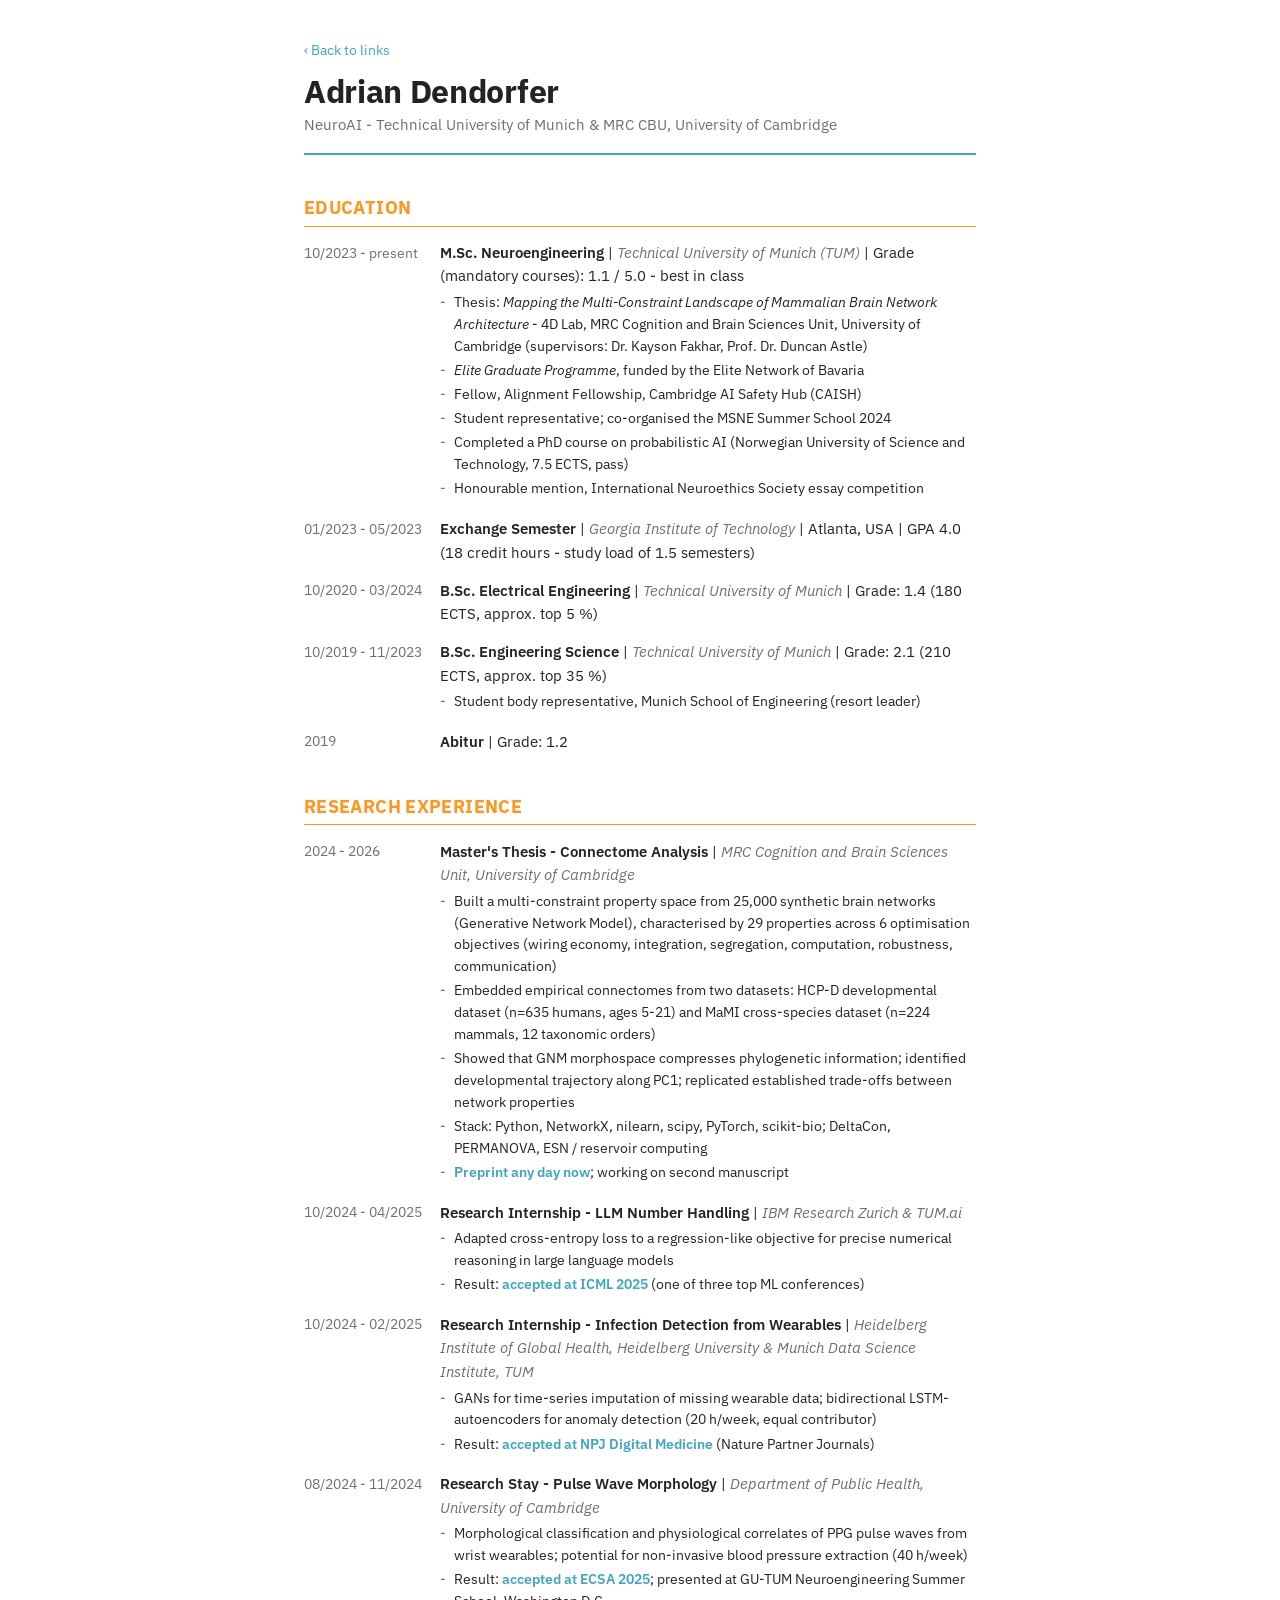
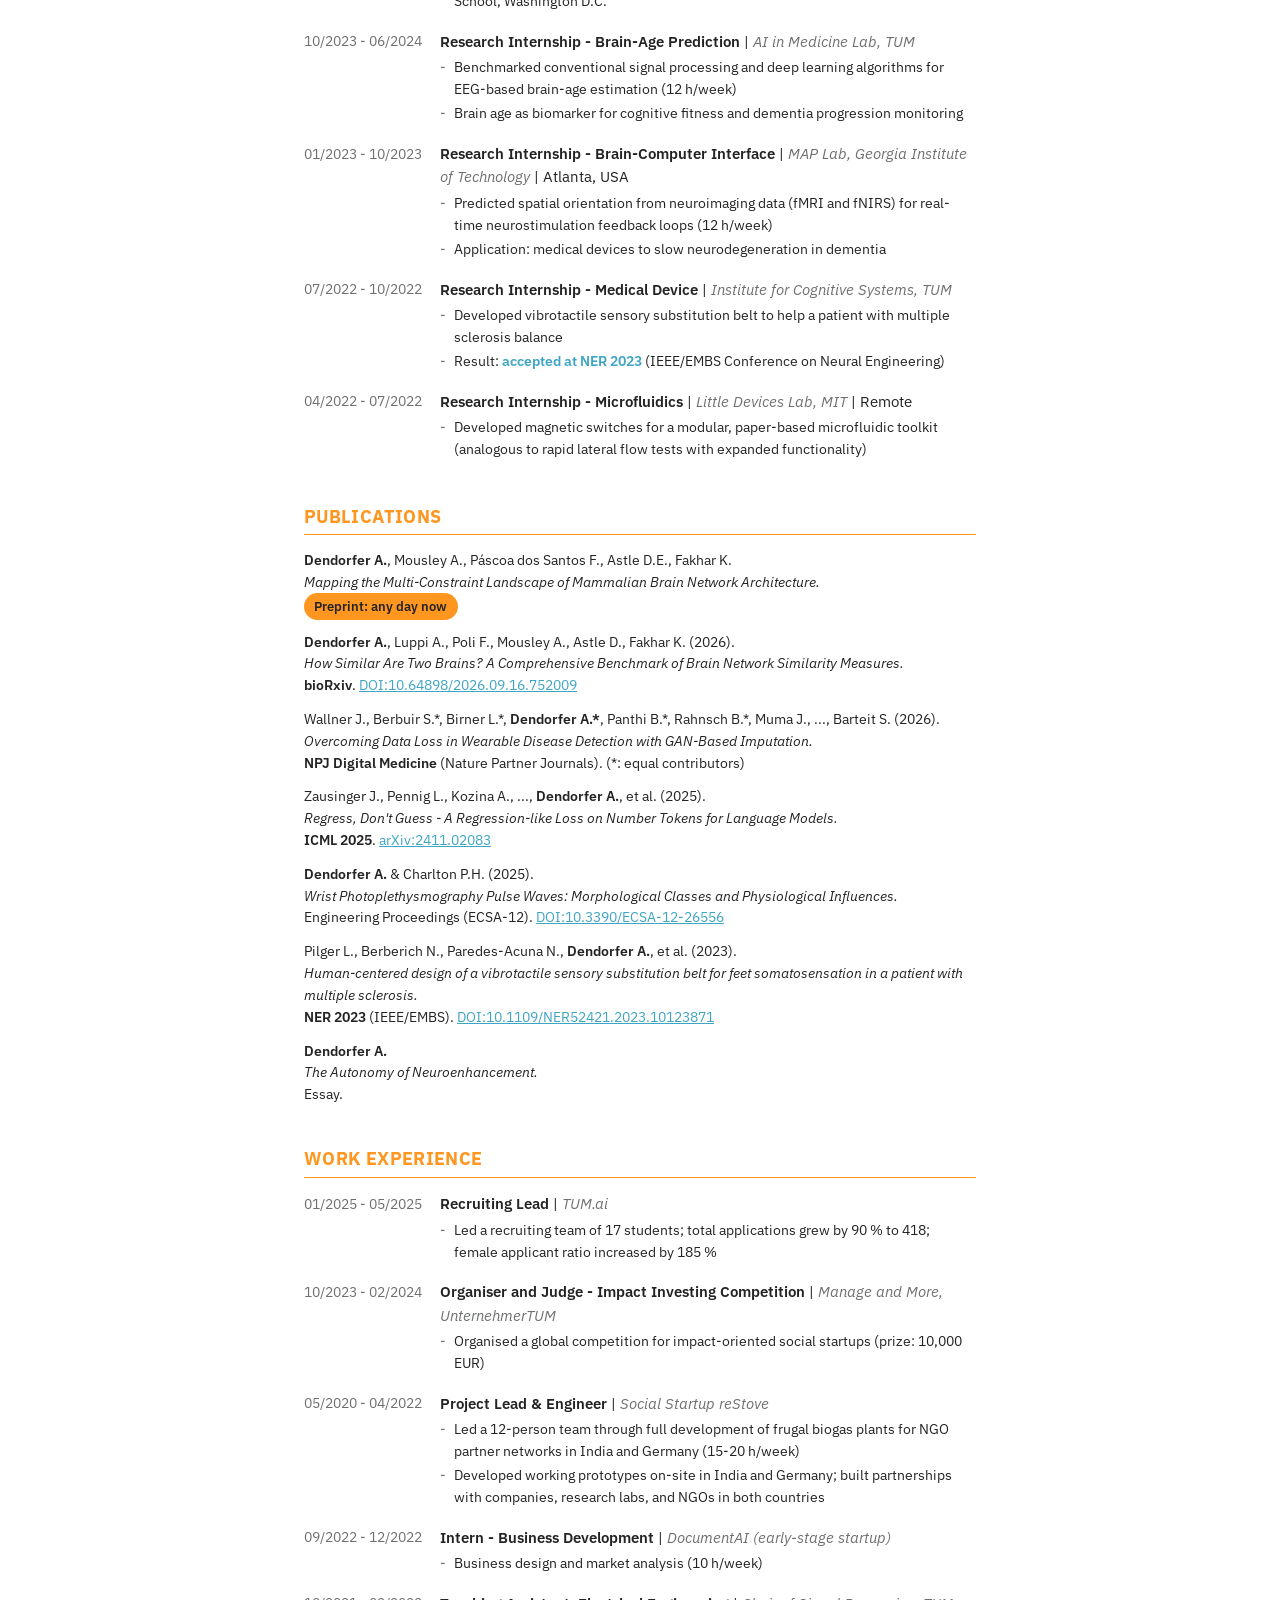
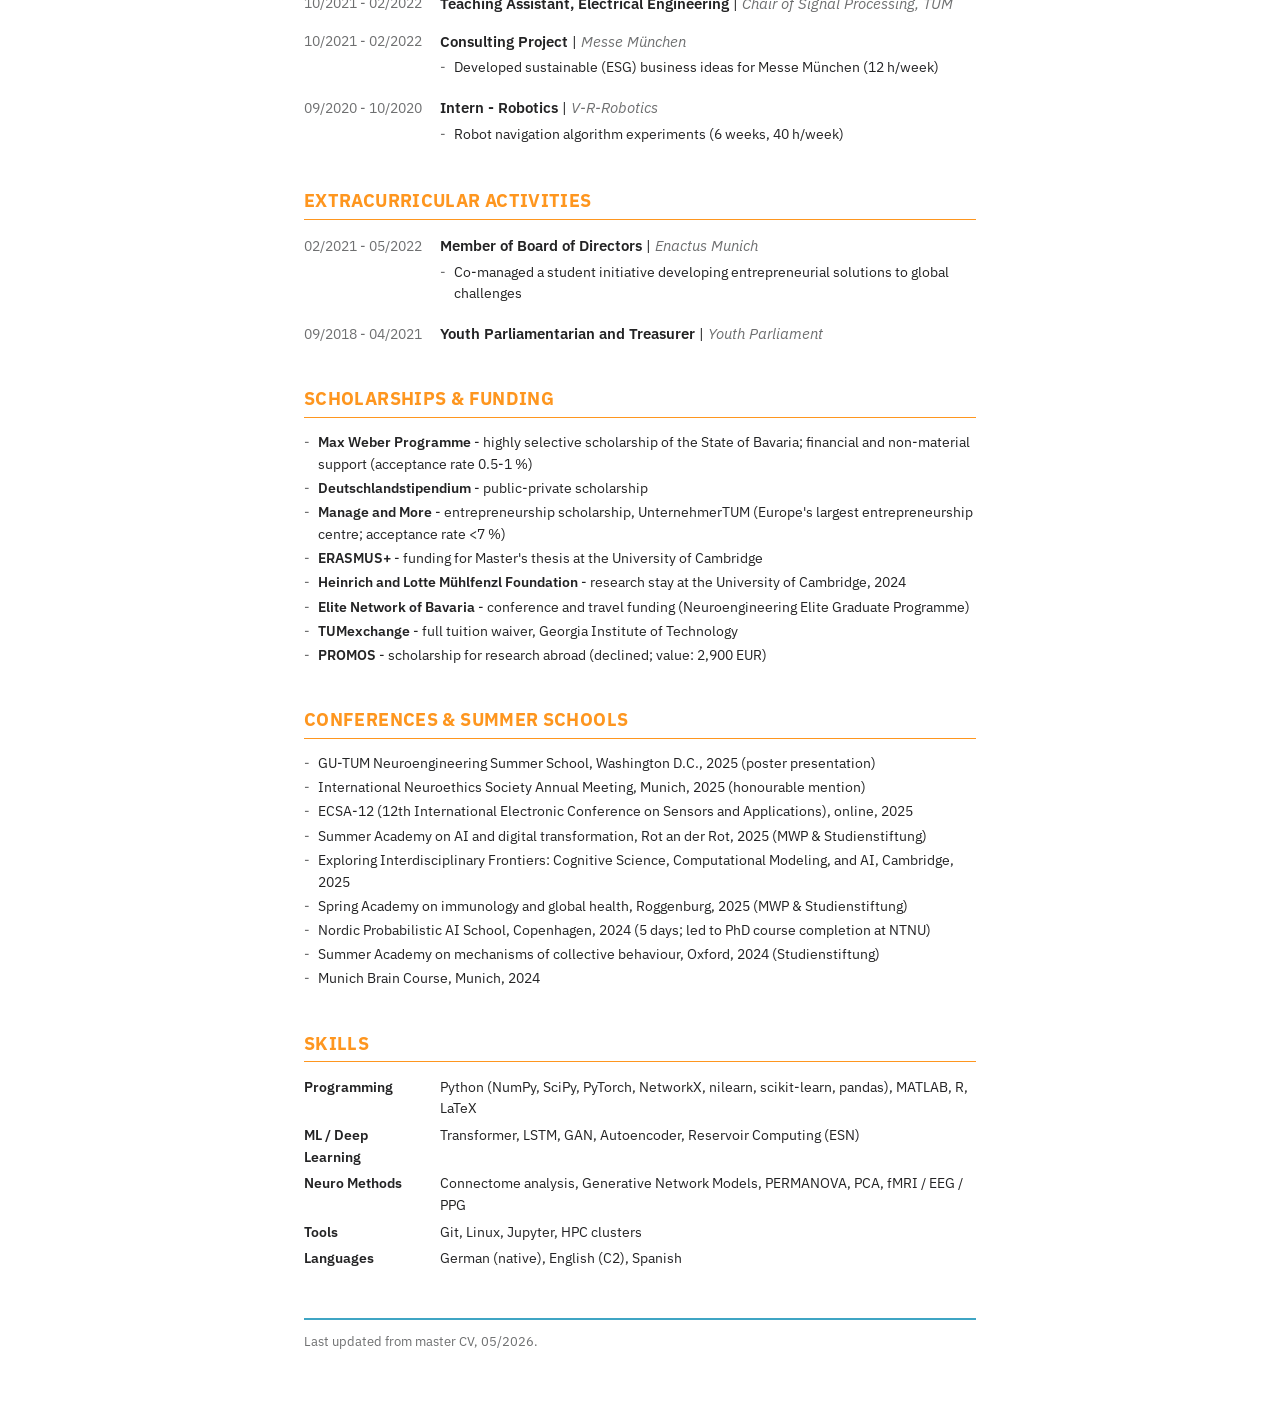
==== cv.html @ c00283f4 "First push" ====
<!doctype html>
<html lang="en">
<head>
<meta charset="utf-8">
<meta name="viewport" content="width=device-width, initial-scale=1">
<title>Adrian Dendorfer - CV</title>
<meta name="description" content="CV - Adrian Dendorfer, TUM / University of Cambridge.">
<link rel="preconnect" href="https://fonts.googleapis.com">
<link rel="preconnect" href="https://fonts.gstatic.com" crossorigin>
<link href="https://fonts.googleapis.com/css2?family=IBM+Plex+Sans:ital,wght@0,400;0,600;0,700;1,400&display=swap" rel="stylesheet">
<link rel="stylesheet" href="style.css">
</head>
<body>
<main>
  <header>
    <p class="back"><a href="./">&lsaquo; Back to links</a></p>
    <h1>Adrian Dendorfer</h1>
    <p class="sub">NeuroAI - Technical University of Munich &amp; MRC CBU, University of Cambridge</p>
  </header>

  <section id="cv">
  <h2>Education</h2>

  <div class="entry"><div class="date">10/2023 - present</div><div>
    <div class="head"><b>M.Sc. Neuroengineering</b> | <i>Technical University of Munich (TUM)</i> | Grade (mandatory courses): 1.1 / 5.0 - best in class</div>
    <ul>
      <li>Thesis: <i>Mapping the Multi-Constraint Landscape of Mammalian Brain Network Architecture</i> - 4D Lab, MRC Cognition and Brain Sciences Unit, University of Cambridge (supervisors: Dr. Kayson Fakhar, Prof. Dr. Duncan Astle)</li>
      <li><i>Elite Graduate Programme</i>, funded by the Elite Network of Bavaria</li>
      <li>Fellow, Alignment Fellowship, Cambridge AI Safety Hub (CAISH)</li>
      <li>Student representative; co-organised the MSNE Summer School 2024</li>
      <li>Completed a PhD course on probabilistic AI (Norwegian University of Science and Technology, 7.5 ECTS, pass)</li>
      <li>Honourable mention, International Neuroethics Society essay competition</li>
    </ul>
  </div></div>

  <div class="entry"><div class="date">01/2023 - 05/2023</div><div>
    <div class="head"><b>Exchange Semester</b> | <i>Georgia Institute of Technology</i> | Atlanta, USA | GPA 4.0 (18 credit hours - study load of 1.5 semesters)</div>
  </div></div>

  <div class="entry"><div class="date">10/2020 - 03/2024</div><div>
    <div class="head"><b>B.Sc. Electrical Engineering</b> | <i>Technical University of Munich</i> | Grade: 1.4 (180 ECTS, approx. top 5 %)</div>
  </div></div>

  <div class="entry"><div class="date">10/2019 - 11/2023</div><div>
    <div class="head"><b>B.Sc. Engineering Science</b> | <i>Technical University of Munich</i> | Grade: 2.1 (210 ECTS, approx. top 35 %)</div>
    <ul><li>Student body representative, Munich School of Engineering (resort leader)</li></ul>
  </div></div>

  <div class="entry"><div class="date">2019</div><div>
    <div class="head"><b>Abitur</b> | Grade: 1.2</div>
  </div></div>

  <h2>Research Experience</h2>

  <div class="entry"><div class="date">2024 - 2026</div><div>
    <div class="head"><b>Master's Thesis - Connectome Analysis</b> | <i>MRC Cognition and Brain Sciences Unit, University of Cambridge</i></div>
    <ul>
      <li>Built a multi-constraint property space from 25,000 synthetic brain networks (Generative Network Model), characterised by 29 properties across 6 optimisation objectives (wiring economy, integration, segregation, computation, robustness, communication)</li>
      <li>Embedded empirical connectomes from two datasets: HCP-D developmental dataset (n=635 humans, ages 5-21) and MaMI cross-species dataset (n=224 mammals, 12 taxonomic orders)</li>
      <li>Showed that GNM morphospace compresses phylogenetic information; identified developmental trajectory along PC1; replicated established trade-offs between network properties</li>
      <li>Stack: Python, NetworkX, nilearn, scipy, PyTorch, scikit-bio; DeltaCon, PERMANOVA, ESN / reservoir computing</li>
      <li><span class="result">Preprint any day now</span>; working on second manuscript</li>
    </ul>
  </div></div>

  <div class="entry"><div class="date">10/2024 - 04/2025</div><div>
    <div class="head"><b>Research Internship - LLM Number Handling</b> | <i>IBM Research Zurich &amp; TUM.ai</i></div>
    <ul>
      <li>Adapted cross-entropy loss to a regression-like objective for precise numerical reasoning in large language models</li>
      <li>Result: <span class="result">accepted at ICML 2025</span> (one of three top ML conferences)</li>
    </ul>
  </div></div>

  <div class="entry"><div class="date">10/2024 - 02/2025</div><div>
    <div class="head"><b>Research Internship - Infection Detection from Wearables</b> | <i>Heidelberg Institute of Global Health, Heidelberg University &amp; Munich Data Science Institute, TUM</i></div>
    <ul>
      <li>GANs for time-series imputation of missing wearable data; bidirectional LSTM-autoencoders for anomaly detection (20 h/week, equal contributor)</li>
      <li>Result: <span class="result">accepted at NPJ Digital Medicine</span> (Nature Partner Journals)</li>
    </ul>
  </div></div>

  <div class="entry"><div class="date">08/2024 - 11/2024</div><div>
    <div class="head"><b>Research Stay - Pulse Wave Morphology</b> | <i>Department of Public Health, University of Cambridge</i></div>
    <ul>
      <li>Morphological classification and physiological correlates of PPG pulse waves from wrist wearables; potential for non-invasive blood pressure extraction (40 h/week)</li>
      <li>Result: <span class="result">accepted at ECSA 2025</span>; presented at GU-TUM Neuroengineering Summer School, Washington D.C.</li>
    </ul>
  </div></div>

  <div class="entry"><div class="date">10/2023 - 06/2024</div><div>
    <div class="head"><b>Research Internship - Brain-Age Prediction</b> | <i>AI in Medicine Lab, TUM</i></div>
    <ul>
      <li>Benchmarked conventional signal processing and deep learning algorithms for EEG-based brain-age estimation (12 h/week)</li>
      <li>Brain age as biomarker for cognitive fitness and dementia progression monitoring</li>
    </ul>
  </div></div>

  <div class="entry"><div class="date">01/2023 - 10/2023</div><div>
    <div class="head"><b>Research Internship - Brain-Computer Interface</b> | <i>MAP Lab, Georgia Institute of Technology</i> | Atlanta, USA</div>
    <ul>
      <li>Predicted spatial orientation from neuroimaging data (fMRI and fNIRS) for real-time neurostimulation feedback loops (12 h/week)</li>
      <li>Application: medical devices to slow neurodegeneration in dementia</li>
    </ul>
  </div></div>

  <div class="entry"><div class="date">07/2022 - 10/2022</div><div>
    <div class="head"><b>Research Internship - Medical Device</b> | <i>Institute for Cognitive Systems, TUM</i></div>
    <ul>
      <li>Developed vibrotactile sensory substitution belt to help a patient with multiple sclerosis balance</li>
      <li>Result: <span class="result">accepted at NER 2023</span> (IEEE/EMBS Conference on Neural Engineering)</li>
    </ul>
  </div></div>

  <div class="entry"><div class="date">04/2022 - 07/2022</div><div>
    <div class="head"><b>Research Internship - Microfluidics</b> | <i>Little Devices Lab, MIT</i> | Remote</div>
    <ul><li>Developed magnetic switches for a modular, paper-based microfluidic toolkit (analogous to rapid lateral flow tests with expanded functionality)</li></ul>
  </div></div>

  <h2>Publications</h2>

  <div class="pub">
    <b>Dendorfer A.</b>, Mousley A., Páscoa dos Santos F., Astle D.E., Fakhar K.
    <i>Mapping the Multi-Constraint Landscape of Mammalian Brain Network Architecture.</i>
    <span class="chip">Preprint: any day now</span>
  </div>
  <div class="pub">
    <b>Dendorfer A.</b>, Luppi A., Poli F., Mousley A., Astle D., Fakhar K. (2026).
    <i>How Similar Are Two Brains? A Comprehensive Benchmark of Brain Network Similarity Measures.</i>
    <b>bioRxiv</b>. <a href="https://www.biorxiv.org/content/10.64898/2026.09.16.752009v1">DOI:10.64898/2026.09.16.752009</a>
  </div>
  <div class="pub">
    Wallner J., Berbuir S.*, Birner L.*, <b>Dendorfer A.*</b>, Panthi B.*, Rahnsch B.*, Muma J., ..., Barteit S. (2026).
    <i>Overcoming Data Loss in Wearable Disease Detection with GAN-Based Imputation.</i>
    <b>NPJ Digital Medicine</b> (Nature Partner Journals). (*: equal contributors)
  </div>
  <div class="pub">
    Zausinger J., Pennig L., Kozina A., ..., <b>Dendorfer A.</b>, et al. (2025).
    <i>Regress, Don't Guess - A Regression-like Loss on Number Tokens for Language Models.</i>
    <b>ICML 2025</b>. <a href="https://doi.org/10.48550/arXiv.2411.02083">arXiv:2411.02083</a>
  </div>
  <div class="pub">
    <b>Dendorfer A.</b> &amp; Charlton P.H. (2025).
    <i>Wrist Photoplethysmography Pulse Waves: Morphological Classes and Physiological Influences.</i>
    Engineering Proceedings (ECSA-12). <a href="https://doi.org/10.3390/ECSA-12-26556">DOI:10.3390/ECSA-12-26556</a>
  </div>
  <div class="pub">
    Pilger L., Berberich N., Paredes-Acuna N., <b>Dendorfer A.</b>, et al. (2023).
    <i>Human-centered design of a vibrotactile sensory substitution belt for feet somatosensation in a patient with multiple sclerosis.</i>
    <b>NER 2023</b> (IEEE/EMBS). <a href="https://doi.org/10.1109/NER52421.2023.10123871">DOI:10.1109/NER52421.2023.10123871</a>
  </div>
  <div class="pub">
    <b>Dendorfer A.</b>
    <i>The Autonomy of Neuroenhancement.</i>
    Essay.
  </div>

  <h2>Work Experience</h2>

  <div class="entry"><div class="date">01/2025 - 05/2025</div><div>
    <div class="head"><b>Recruiting Lead</b> | <i>TUM.ai</i></div>
    <ul><li>Led a recruiting team of 17 students; total applications grew by 90 % to 418; female applicant ratio increased by 185 %</li></ul>
  </div></div>

  <div class="entry"><div class="date">10/2023 - 02/2024</div><div>
    <div class="head"><b>Organiser and Judge - Impact Investing Competition</b> | <i>Manage and More, UnternehmerTUM</i></div>
    <ul><li>Organised a global competition for impact-oriented social startups (prize: 10,000 EUR)</li></ul>
  </div></div>

  <div class="entry"><div class="date">05/2020 - 04/2022</div><div>
    <div class="head"><b>Project Lead &amp; Engineer</b> | <i>Social Startup reStove</i></div>
    <ul>
      <li>Led a 12-person team through full development of frugal biogas plants for NGO partner networks in India and Germany (15-20 h/week)</li>
      <li>Developed working prototypes on-site in India and Germany; built partnerships with companies, research labs, and NGOs in both countries</li>
    </ul>
  </div></div>

  <div class="entry"><div class="date">09/2022 - 12/2022</div><div>
    <div class="head"><b>Intern - Business Development</b> | <i>DocumentAI (early-stage startup)</i></div>
    <ul><li>Business design and market analysis (10 h/week)</li></ul>
  </div></div>

  <div class="entry"><div class="date">10/2021 - 02/2022</div><div>
    <div class="head"><b>Teaching Assistant, Electrical Engineering</b> | <i>Chair of Signal Processing, TUM</i></div>
  </div></div>

  <div class="entry"><div class="date">10/2021 - 02/2022</div><div>
    <div class="head"><b>Consulting Project</b> | <i>Messe München</i></div>
    <ul><li>Developed sustainable (ESG) business ideas for Messe München (12 h/week)</li></ul>
  </div></div>

  <div class="entry"><div class="date">09/2020 - 10/2020</div><div>
    <div class="head"><b>Intern - Robotics</b> | <i>V-R-Robotics</i></div>
    <ul><li>Robot navigation algorithm experiments (6 weeks, 40 h/week)</li></ul>
  </div></div>

  <h2>Extracurricular Activities</h2>

  <div class="entry"><div class="date">02/2021 - 05/2022</div><div>
    <div class="head"><b>Member of Board of Directors</b> | <i>Enactus Munich</i></div>
    <ul><li>Co-managed a student initiative developing entrepreneurial solutions to global challenges</li></ul>
  </div></div>

  <div class="entry"><div class="date">09/2018 - 04/2021</div><div>
    <div class="head"><b>Youth Parliamentarian and Treasurer</b> | <i>Youth Parliament</i></div>
  </div></div>

  <h2>Scholarships &amp; Funding</h2>
  <ul class="plain">
    <li><b>Max Weber Programme</b> - highly selective scholarship of the State of Bavaria; financial and non-material support (acceptance rate 0.5-1 %)</li>
    <li><b>Deutschlandstipendium</b> - public-private scholarship</li>
    <li><b>Manage and More</b> - entrepreneurship scholarship, UnternehmerTUM (Europe's largest entrepreneurship centre; acceptance rate &lt;7 %)</li>
    <li><b>ERASMUS+</b> - funding for Master's thesis at the University of Cambridge</li>
    <li><b>Heinrich and Lotte Mühlfenzl Foundation</b> - research stay at the University of Cambridge, 2024</li>
    <li><b>Elite Network of Bavaria</b> - conference and travel funding (Neuroengineering Elite Graduate Programme)</li>
    <li><b>TUMexchange</b> - full tuition waiver, Georgia Institute of Technology</li>
    <li><b>PROMOS</b> - scholarship for research abroad (declined; value: 2,900 EUR)</li>
  </ul>

  <h2>Conferences &amp; Summer Schools</h2>
  <ul class="plain">
    <li>GU-TUM Neuroengineering Summer School, Washington D.C., 2025 (poster presentation)</li>
    <li>International Neuroethics Society Annual Meeting, Munich, 2025 (honourable mention)</li>
    <li>ECSA-12 (12th International Electronic Conference on Sensors and Applications), online, 2025</li>
    <li>Summer Academy on AI and digital transformation, Rot an der Rot, 2025 (MWP &amp; Studienstiftung)</li>
    <li>Exploring Interdisciplinary Frontiers: Cognitive Science, Computational Modeling, and AI, Cambridge, 2025</li>
    <li>Spring Academy on immunology and global health, Roggenburg, 2025 (MWP &amp; Studienstiftung)</li>
    <li>Nordic Probabilistic AI School, Copenhagen, 2024 (5 days; led to PhD course completion at NTNU)</li>
    <li>Summer Academy on mechanisms of collective behaviour, Oxford, 2024 (Studienstiftung)</li>
    <li>Munich Brain Course, Munich, 2024</li>
  </ul>

  <h2>Skills</h2>
  <dl class="skills">
    <dt>Programming</dt><dd>Python (NumPy, SciPy, PyTorch, NetworkX, nilearn, scikit-learn, pandas), MATLAB, R, LaTeX</dd>
    <dt>ML / Deep Learning</dt><dd>Transformer, LSTM, GAN, Autoencoder, Reservoir Computing (ESN)</dd>
    <dt>Neuro Methods</dt><dd>Connectome analysis, Generative Network Models, PERMANOVA, PCA, fMRI / EEG / PPG</dd>
    <dt>Tools</dt><dd>Git, Linux, Jupyter, HPC clusters</dd>
    <dt>Languages</dt><dd>German (native), English (C2), Spanish</dd>
  </dl>
  </section>

  <footer>Last updated from master CV, 05/2026.</footer>
</main>
</body>
</html>
---- style.css ----
/* colours from the poster / paper (design.sty, poster.tex) */
:root {
  color-scheme: light dark;
  --orange: #FE961F;
  --blue: #3FA5C4;
  --ink: #232324;
  --muted: #6E6F70;
  --box: #F1F2F3;
  --bg: #ffffff;
  --line: #d9dadb;
}
@media (prefers-color-scheme: dark) {
  :root {
    --ink: #ececed; --muted: #a3a4a6; --box: #232427;
    --bg: #161718; --line: #34363a;
  }
}
* { box-sizing: border-box; }
body {
  margin: 0; padding: 2.5rem 1rem 4rem;
  background: var(--bg); color: var(--ink);
  font: 16px/1.55 "IBM Plex Sans", -apple-system, "Segoe UI", Helvetica, Arial, sans-serif;
  -webkit-font-smoothing: antialiased;
}
main { max-width: 42rem; margin: 0 auto; }
a { color: var(--blue); }
b, strong { font-weight: 600; }

header { padding-bottom: 1rem; border-bottom: 2px solid var(--blue); }
h1 { font-size: 2rem; font-weight: 700; margin: 0 0 .2rem; letter-spacing: -.01em; line-height: 1.15; }
.sub { color: var(--muted); margin: 0; font-size: .95rem; }

h2 {
  font-size: 1.15rem; font-weight: 700; text-transform: uppercase; letter-spacing: .02em;
  color: var(--orange); margin: 2.4rem 0 .9rem;
  padding-bottom: .25rem; border-bottom: 1.5px solid var(--orange);
}
h2 .side { float: right; font-size: .75rem; font-weight: 400; letter-spacing: 0; text-transform: none; padding-top: .3rem; }

.paper { background: var(--box); border-radius: 8px; padding: 1.1rem 1.2rem; }
.paper h3 { font-size: 1.2rem; font-weight: 700; line-height: 1.3; margin: 0 0 .5rem; }
.paper .authors { margin: 0 0 .75rem; font-size: .9rem; }
.paper .claim { color: var(--blue); font-weight: 600; margin: 0 0 .9rem; font-size: .95rem; }
.chip {
  display: inline-block; font-size: .8rem; font-weight: 600;
  padding: .2rem .65rem; border-radius: 999px;
  background: var(--orange); color: #232324;
}
.chip.soft { background: transparent; border: 1px solid var(--line); color: var(--muted); font-weight: 400; }

.links { display: grid; grid-template-columns: repeat(auto-fill, minmax(12rem, 1fr)); gap: .5rem; }
a.item {
  display: flex; align-items: center; gap: .6rem;
  padding: .75rem .9rem; background: var(--box); border-radius: 8px;
  border: 1px solid transparent; color: inherit; text-decoration: none;
}
a.item:hover { border-color: var(--blue); }
a.item::before { content: ""; width: .6rem; height: .6rem; flex: none; background: var(--sq, var(--blue)); }
a.item .txt { min-width: 0; }
a.item b { display: block; font-size: .95rem; }
a.item span { color: var(--muted); font-size: .8rem; overflow-wrap: anywhere; }

/* CV */
.entry { display: grid; grid-template-columns: 7.5rem 1fr; gap: 0 1rem; margin-bottom: .9rem; }
.entry .date { color: var(--muted); font-size: .85rem; padding-top: .1rem; }
.entry .head { font-size: .95rem; }
.entry .head i { color: var(--muted); }
.entry ul, ul.plain { margin: .25rem 0 0; padding: 0; list-style: none; font-size: .88rem; }
.entry li, ul.plain li { padding-left: .9rem; position: relative; margin-bottom: .15rem; }
.entry li::before, ul.plain li::before { content: "-"; position: absolute; left: 0; color: var(--muted); }
.result { color: var(--blue); font-weight: 600; }
.pub { font-size: .88rem; margin-bottom: .75rem; }
.pub i { display: block; }
dl.skills { display: grid; grid-template-columns: 7.5rem 1fr; gap: .3rem 1rem; margin: 0; font-size: .88rem; }
dl.skills dt { font-weight: 600; }
dl.skills dd { margin: 0; }
@media (max-width: 34rem) {
  .entry, dl.skills { grid-template-columns: 1fr; }
  dl.skills dd { margin-bottom: .4rem; }
}

footer { margin-top: 3rem; padding-top: .75rem; border-top: 2px solid var(--blue); color: var(--muted); font-size: .8rem; }

a.chip { text-decoration: none; }
.back { margin: 0 0 .75rem; font-size: .85rem; }
.back a { text-decoration: none; }
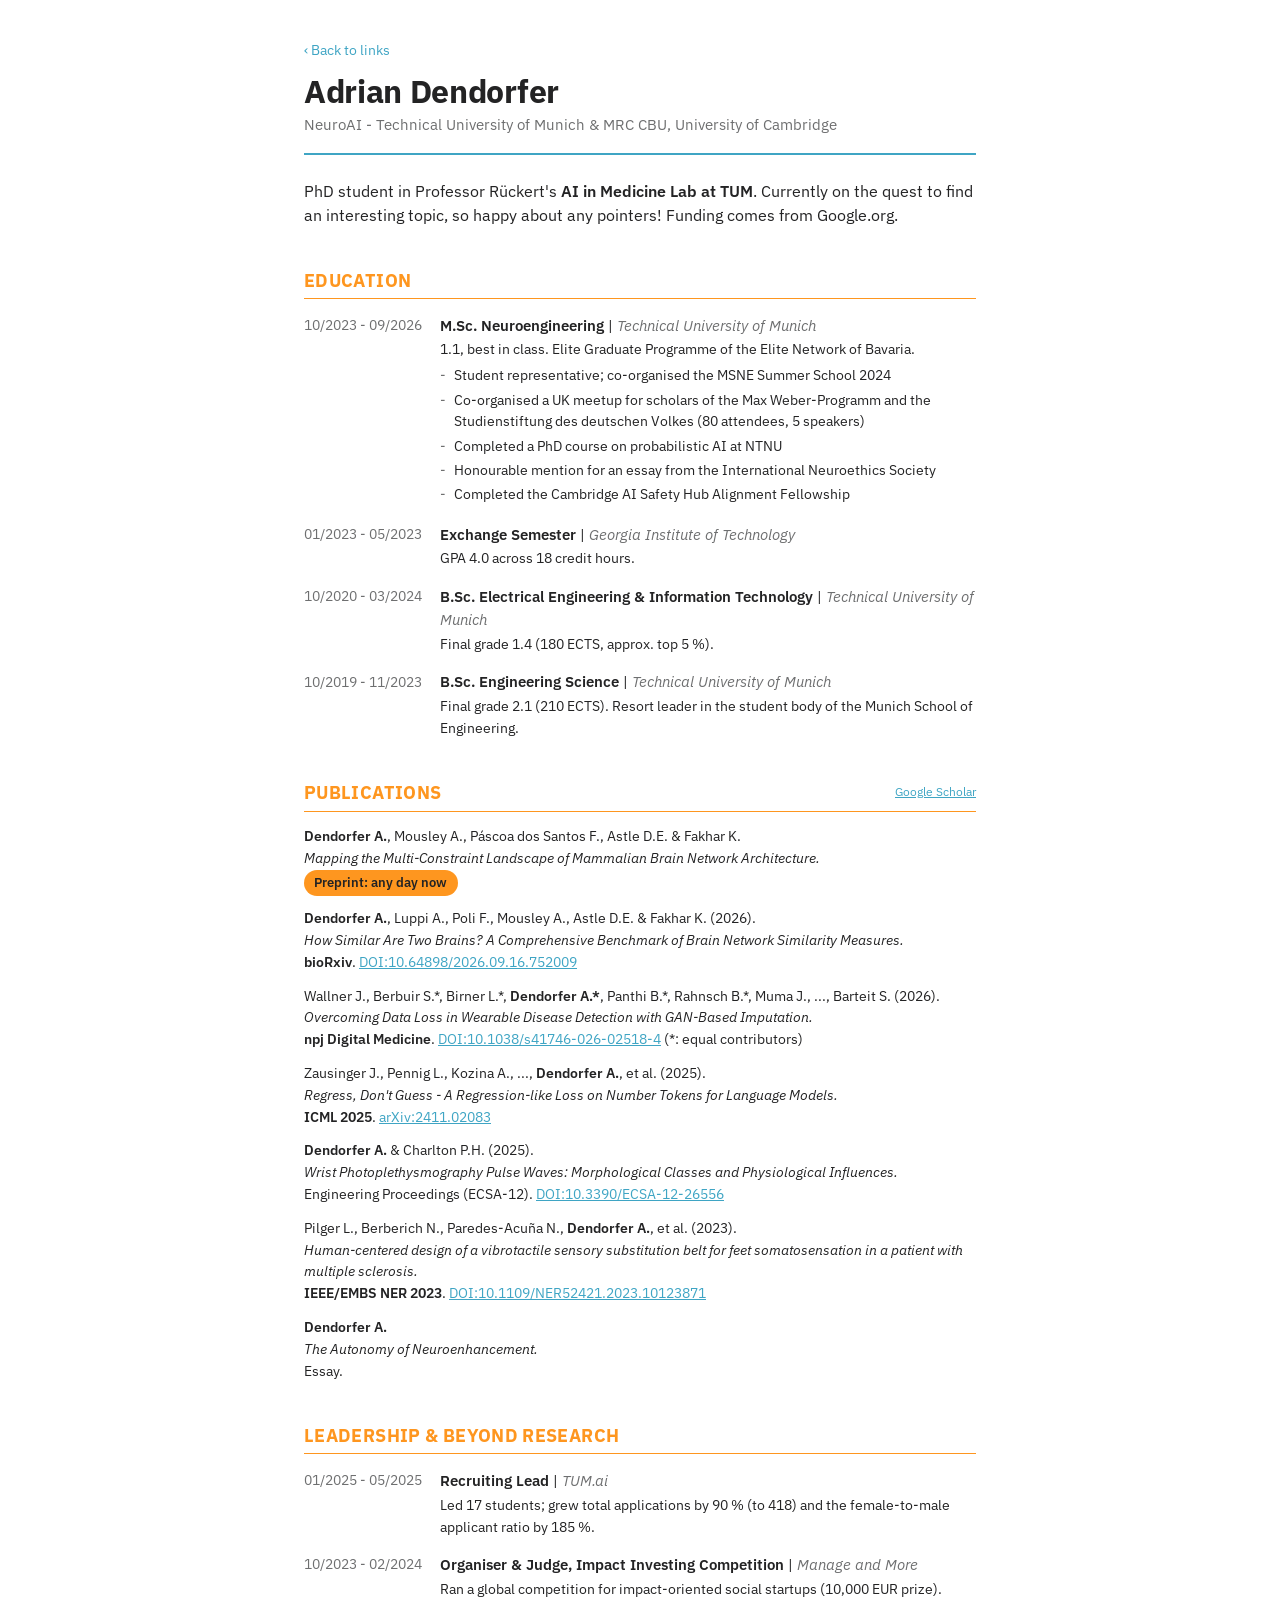
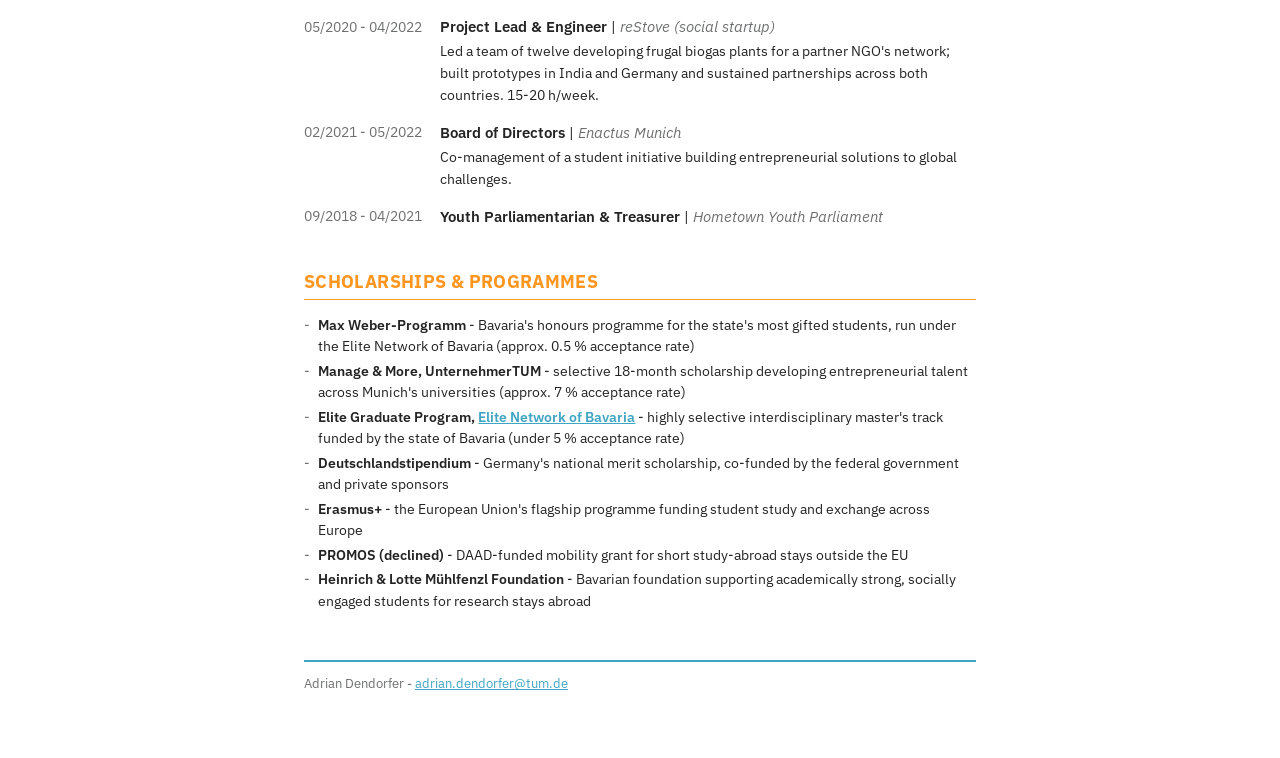
==== commit a97b7f0f: "happy like this" ====
--- a/cv.html
+++ b/cv.html
@@ -18,120 +18,105 @@
     <p class="sub">NeuroAI - Technical University of Munich &amp; MRC CBU, University of Cambridge</p>
   </header>
 
-  <section id="cv">
+  <p class="intro">PhD student in Professor Rückert's <b>AI in Medicine Lab at TUM</b>. Currently on the quest to find an interesting topic, so happy about any pointers! Funding comes from Google.org. 
+    <!-- I am broadly interested in network neuroscience, neuroscience-inspired AI, and doing helpful research (either by furthering our medical knowledge, e.g. by identifying new biomarkers, or by increasing our understnading of the human brain).</p> -->
+  <!-- Neuroengineering M.Sc. candidate working at the intersection of NeuroAI, AI for medicine, and AI safety.  -->
+
   <h2>Education</h2>
+<!-- 
+  <div class="entry"><div class="date">2025 - present</div><div>
+    <div class="head"><b>Master's Thesis</b> | <i>MRC Cognition and Brain Sciences Unit, University of Cambridge</i></div>
+    <p class="desc">Thesis <i>Mapping the Multi-Constraint Landscape of Mammalian Brain Network Architecture</i> - modelling the competing constraints that shape brain-network wiring across mammalian species. Supervisors: Dr. Kayson Fakhar, Prof. Dr. Duncan Astle, Prof. Dr. Daniel Rückert.</p>
+    <ul>
+      <li>Two first-author papers: the multi-constraint landscape (<span class="result">preprint any day now</span>) and a benchmark of brain network similarity measures (<a href="https://www.biorxiv.org/content/10.64898/2026.09.16.752009v1">bioRxiv</a>)</li> 
+      <li>Co-organised a UK meetup for scholars of the Max Weber-Programm and the Studienstiftung des deutschen Volkes (80 attendees, 5 speakers)</li>
+    </ul>
+  </div></div> -->
 
-  <div class="entry"><div class="date">10/2023 - present</div><div>
-    <div class="head"><b>M.Sc. Neuroengineering</b> | <i>Technical University of Munich (TUM)</i> | Grade (mandatory courses): 1.1 / 5.0 - best in class</div>
+  <div class="entry"><div class="date">10/2023 - 09/2026</div><div>
+    <div class="head"><b>M.Sc. Neuroengineering</b> | <i>Technical University of Munich</i></div>
+    <p class="desc">1.1, best in class. Elite Graduate Programme of the Elite Network of Bavaria. 
+      <!-- Thesis hosted at the University of Cambridge. -->
+    </p>
     <ul>
-      <li>Thesis: <i>Mapping the Multi-Constraint Landscape of Mammalian Brain Network Architecture</i> - 4D Lab, MRC Cognition and Brain Sciences Unit, University of Cambridge (supervisors: Dr. Kayson Fakhar, Prof. Dr. Duncan Astle)</li>
-      <li><i>Elite Graduate Programme</i>, funded by the Elite Network of Bavaria</li>
-      <li>Fellow, Alignment Fellowship, Cambridge AI Safety Hub (CAISH)</li>
       <li>Student representative; co-organised the MSNE Summer School 2024</li>
-      <li>Completed a PhD course on probabilistic AI (Norwegian University of Science and Technology, 7.5 ECTS, pass)</li>
-      <li>Honourable mention, International Neuroethics Society essay competition</li>
+      <li>Co-organised a UK meetup for scholars of the Max Weber-Programm and the Studienstiftung des deutschen Volkes (80 attendees, 5 speakers)</li>
+      <li>Completed a PhD course on probabilistic AI at NTNU</li>
+      <li>Honourable mention for an essay from the International Neuroethics Society</li>
+      <li>Completed the Cambridge AI Safety Hub Alignment Fellowship 
+        <!-- (2025) -->
+      </li>
     </ul>
   </div></div>
 
   <div class="entry"><div class="date">01/2023 - 05/2023</div><div>
-    <div class="head"><b>Exchange Semester</b> | <i>Georgia Institute of Technology</i> | Atlanta, USA | GPA 4.0 (18 credit hours - study load of 1.5 semesters)</div>
+    <div class="head"><b>Exchange Semester</b> | <i>Georgia Institute of Technology</i></div>
+    <p class="desc">GPA 4.0 across 18 credit hours.</p>
   </div></div>
 
   <div class="entry"><div class="date">10/2020 - 03/2024</div><div>
-    <div class="head"><b>B.Sc. Electrical Engineering</b> | <i>Technical University of Munich</i> | Grade: 1.4 (180 ECTS, approx. top 5 %)</div>
+    <div class="head"><b>B.Sc. Electrical Engineering &amp; Information Technology</b> | <i>Technical University of Munich</i></div>
+    <p class="desc">Final grade 1.4 (180 ECTS, approx. top 5 %).</p>
   </div></div>
 
   <div class="entry"><div class="date">10/2019 - 11/2023</div><div>
-    <div class="head"><b>B.Sc. Engineering Science</b> | <i>Technical University of Munich</i> | Grade: 2.1 (210 ECTS, approx. top 35 %)</div>
-    <ul><li>Student body representative, Munich School of Engineering (resort leader)</li></ul>
+    <div class="head"><b>B.Sc. Engineering Science</b> | <i>Technical University of Munich</i></div>
+    <p class="desc">Final grade 2.1 (210 ECTS). Resort leader in the student body of the Munich School of Engineering.</p>
   </div></div>
 
-  <div class="entry"><div class="date">2019</div><div>
-    <div class="head"><b>Abitur</b> | Grade: 1.2</div>
-  </div></div>
-
-  <h2>Research Experience</h2>
-
-  <div class="entry"><div class="date">2024 - 2026</div><div>
-    <div class="head"><b>Master's Thesis - Connectome Analysis</b> | <i>MRC Cognition and Brain Sciences Unit, University of Cambridge</i></div>
-    <ul>
-      <li>Built a multi-constraint property space from 25,000 synthetic brain networks (Generative Network Model), characterised by 29 properties across 6 optimisation objectives (wiring economy, integration, segregation, computation, robustness, communication)</li>
-      <li>Embedded empirical connectomes from two datasets: HCP-D developmental dataset (n=635 humans, ages 5-21) and MaMI cross-species dataset (n=224 mammals, 12 taxonomic orders)</li>
-      <li>Showed that GNM morphospace compresses phylogenetic information; identified developmental trajectory along PC1; replicated established trade-offs between network properties</li>
-      <li>Stack: Python, NetworkX, nilearn, scipy, PyTorch, scikit-bio; DeltaCon, PERMANOVA, ESN / reservoir computing</li>
-      <li><span class="result">Preprint any day now</span>; working on second manuscript</li>
-    </ul>
-  </div></div>
+  <!-- <h2>Research Experience</h2>
 
   <div class="entry"><div class="date">10/2024 - 04/2025</div><div>
-    <div class="head"><b>Research Internship - LLM Number Handling</b> | <i>IBM Research Zurich &amp; TUM.ai</i></div>
-    <ul>
-      <li>Adapted cross-entropy loss to a regression-like objective for precise numerical reasoning in large language models</li>
-      <li>Result: <span class="result">accepted at ICML 2025</span> (one of three top ML conferences)</li>
-    </ul>
+    <div class="head"><b>LLM Number Handling</b> | <i>IBM Research Zurich &amp; TUM.ai</i></div>
+    <p class="desc">Researched number handling in large language models by adapting loss functions. <span class="result">Accepted at ICML 2025.</span></p>
   </div></div>
 
   <div class="entry"><div class="date">10/2024 - 02/2025</div><div>
-    <div class="head"><b>Research Internship - Infection Detection from Wearables</b> | <i>Heidelberg Institute of Global Health, Heidelberg University &amp; Munich Data Science Institute, TUM</i></div>
-    <ul>
-      <li>GANs for time-series imputation of missing wearable data; bidirectional LSTM-autoencoders for anomaly detection (20 h/week, equal contributor)</li>
-      <li>Result: <span class="result">accepted at NPJ Digital Medicine</span> (Nature Partner Journals)</li>
-    </ul>
+    <div class="head"><b>Infection Detection from Wearables</b> | <i>Heidelberg Institute of Global Health &amp; Munich Data Science Institute, TUM</i></div>
+    <p class="desc">GANs for time-series imputation and bi-directional LSTM-autoencoders for anomaly detection. <span class="result">Published in npj Digital Medicine.</span></p>
   </div></div>
 
   <div class="entry"><div class="date">08/2024 - 11/2024</div><div>
-    <div class="head"><b>Research Stay - Pulse Wave Morphology</b> | <i>Department of Public Health, University of Cambridge</i></div>
-    <ul>
-      <li>Morphological classification and physiological correlates of PPG pulse waves from wrist wearables; potential for non-invasive blood pressure extraction (40 h/week)</li>
-      <li>Result: <span class="result">accepted at ECSA 2025</span>; presented at GU-TUM Neuroengineering Summer School, Washington D.C.</li>
-    </ul>
+    <div class="head"><b>Pulse Wave Morphology</b> | <i>Department of Public Health, University of Cambridge</i></div>
+    <p class="desc">Analysis of pulse-wave morphology in photoplethysmography (the green light in wearables). 40 h/week, on-site and remote. <span class="result">Accepted at ECSA 2025.</span></p>
   </div></div>
 
   <div class="entry"><div class="date">10/2023 - 06/2024</div><div>
-    <div class="head"><b>Research Internship - Brain-Age Prediction</b> | <i>AI in Medicine Lab, TUM</i></div>
-    <ul>
-      <li>Benchmarked conventional signal processing and deep learning algorithms for EEG-based brain-age estimation (12 h/week)</li>
-      <li>Brain age as biomarker for cognitive fitness and dementia progression monitoring</li>
-    </ul>
+    <div class="head"><b>Brain-Age Prediction</b> | <i>AI in Medicine Lab, TUM</i></div>
+    <p class="desc">Benchmarked algorithms predicting "brain age" (a biomarker for cognitive fitness) from EEG, combining classical signal processing and deep learning. 12 h/week.</p>
   </div></div>
 
   <div class="entry"><div class="date">01/2023 - 10/2023</div><div>
-    <div class="head"><b>Research Internship - Brain-Computer Interface</b> | <i>MAP Lab, Georgia Institute of Technology</i> | Atlanta, USA</div>
-    <ul>
-      <li>Predicted spatial orientation from neuroimaging data (fMRI and fNIRS) for real-time neurostimulation feedback loops (12 h/week)</li>
-      <li>Application: medical devices to slow neurodegeneration in dementia</li>
-    </ul>
+    <div class="head"><b>Brain-Computer Interface</b> | <i>MAP Lab, Georgia Institute of Technology</i></div>
+    <p class="desc">Predicted spatial orientation from fMRI and fNIRS for real-time neurostimulation feedback loops. 12 h/week, on-site and remote.</p>
   </div></div>
 
   <div class="entry"><div class="date">07/2022 - 10/2022</div><div>
-    <div class="head"><b>Research Internship - Medical Device</b> | <i>Institute for Cognitive Systems, TUM</i></div>
-    <ul>
-      <li>Developed vibrotactile sensory substitution belt to help a patient with multiple sclerosis balance</li>
-      <li>Result: <span class="result">accepted at NER 2023</span> (IEEE/EMBS Conference on Neural Engineering)</li>
-    </ul>
+    <div class="head"><b>Medical Device</b> | <i>Institute for Cognitive Systems, TUM</i></div>
+    <p class="desc">Balance-assistance device for a patient with multiple sclerosis. <span class="result">Accepted at NER 2023.</span></p>
   </div></div>
 
   <div class="entry"><div class="date">04/2022 - 07/2022</div><div>
-    <div class="head"><b>Research Internship - Microfluidics</b> | <i>Little Devices Lab, MIT</i> | Remote</div>
-    <ul><li>Developed magnetic switches for a modular, paper-based microfluidic toolkit (analogous to rapid lateral flow tests with expanded functionality)</li></ul>
-  </div></div>
+    <div class="head"><b>Microfluidics</b> | <i>Little Devices Lab, MIT</i></div>
+    <p class="desc">Developed magnetic switches for a paper-based, modular microfluidic toolkit. Remote (pandemic).</p>
+  </div></div> -->
 
-  <h2>Publications</h2>
+  <h2>Publications <a class="side" href="https://scholar.google.com/citations?user=Flm5HnwAAAAJ&amp;hl=en">Google Scholar</a></h2>
 
   <div class="pub">
-    <b>Dendorfer A.</b>, Mousley A., Páscoa dos Santos F., Astle D.E., Fakhar K.
+    <b>Dendorfer A.</b>, Mousley A., Páscoa dos Santos F., Astle D.E. &amp; Fakhar K.
     <i>Mapping the Multi-Constraint Landscape of Mammalian Brain Network Architecture.</i>
     <span class="chip">Preprint: any day now</span>
   </div>
   <div class="pub">
-    <b>Dendorfer A.</b>, Luppi A., Poli F., Mousley A., Astle D., Fakhar K. (2026).
+    <b>Dendorfer A.</b>, Luppi A., Poli F., Mousley A., Astle D.E. &amp; Fakhar K. (2026).
     <i>How Similar Are Two Brains? A Comprehensive Benchmark of Brain Network Similarity Measures.</i>
     <b>bioRxiv</b>. <a href="https://www.biorxiv.org/content/10.64898/2026.09.16.752009v1">DOI:10.64898/2026.09.16.752009</a>
   </div>
   <div class="pub">
     Wallner J., Berbuir S.*, Birner L.*, <b>Dendorfer A.*</b>, Panthi B.*, Rahnsch B.*, Muma J., ..., Barteit S. (2026).
     <i>Overcoming Data Loss in Wearable Disease Detection with GAN-Based Imputation.</i>
-    <b>NPJ Digital Medicine</b> (Nature Partner Journals). (*: equal contributors)
+    <b>npj Digital Medicine</b>. <a href="https://doi.org/10.1038/s41746-026-02518-4">DOI:10.1038/s41746-026-02518-4</a> (*: equal contributors)
   </div>
   <div class="pub">
     Zausinger J., Pennig L., Kozina A., ..., <b>Dendorfer A.</b>, et al. (2025).
@@ -144,102 +129,59 @@
     Engineering Proceedings (ECSA-12). <a href="https://doi.org/10.3390/ECSA-12-26556">DOI:10.3390/ECSA-12-26556</a>
   </div>
   <div class="pub">
-    Pilger L., Berberich N., Paredes-Acuna N., <b>Dendorfer A.</b>, et al. (2023).
+    Pilger L., Berberich N., Paredes-Acuña N., <b>Dendorfer A.</b>, et al. (2023).
     <i>Human-centered design of a vibrotactile sensory substitution belt for feet somatosensation in a patient with multiple sclerosis.</i>
-    <b>NER 2023</b> (IEEE/EMBS). <a href="https://doi.org/10.1109/NER52421.2023.10123871">DOI:10.1109/NER52421.2023.10123871</a>
+    <b>IEEE/EMBS NER 2023</b>. <a href="https://doi.org/10.1109/NER52421.2023.10123871">DOI:10.1109/NER52421.2023.10123871</a>
   </div>
+  <!-- <div class="pub">
+    Akarca D., Schiavi S., Achterberg J., Genc S., Jones D.K., <b>Dendorfer A.</b>, Fakhar K. &amp; Astle D.E.
+    <i>A weighted generative model of the human connectome.</i>
+    Manuscript submitted.
+  </div> -->
   <div class="pub">
     <b>Dendorfer A.</b>
     <i>The Autonomy of Neuroenhancement.</i>
     Essay.
   </div>
 
-  <h2>Work Experience</h2>
+  <h2>Leadership &amp; Beyond Research</h2>
 
   <div class="entry"><div class="date">01/2025 - 05/2025</div><div>
     <div class="head"><b>Recruiting Lead</b> | <i>TUM.ai</i></div>
-    <ul><li>Led a recruiting team of 17 students; total applications grew by 90 % to 418; female applicant ratio increased by 185 %</li></ul>
+    <p class="desc">Led 17 students; grew total applications by 90 % (to 418) and the female-to-male applicant ratio by 185 %.</p>
   </div></div>
 
   <div class="entry"><div class="date">10/2023 - 02/2024</div><div>
-    <div class="head"><b>Organiser and Judge - Impact Investing Competition</b> | <i>Manage and More, UnternehmerTUM</i></div>
-    <ul><li>Organised a global competition for impact-oriented social startups (prize: 10,000 EUR)</li></ul>
+    <div class="head"><b>Organiser &amp; Judge, Impact Investing Competition</b> | <i>Manage and More</i></div>
+    <p class="desc">Ran a global competition for impact-oriented social startups (10,000 EUR prize).</p>
   </div></div>
 
   <div class="entry"><div class="date">05/2020 - 04/2022</div><div>
-    <div class="head"><b>Project Lead &amp; Engineer</b> | <i>Social Startup reStove</i></div>
-    <ul>
-      <li>Led a 12-person team through full development of frugal biogas plants for NGO partner networks in India and Germany (15-20 h/week)</li>
-      <li>Developed working prototypes on-site in India and Germany; built partnerships with companies, research labs, and NGOs in both countries</li>
-    </ul>
+    <div class="head"><b>Project Lead &amp; Engineer</b> | <i>reStove (social startup)</i></div>
+    <p class="desc">Led a team of twelve developing frugal biogas plants for a partner NGO's network; built prototypes in India and Germany and sustained partnerships across both countries. 15-20 h/week.</p>
   </div></div>
 
-  <div class="entry"><div class="date">09/2022 - 12/2022</div><div>
-    <div class="head"><b>Intern - Business Development</b> | <i>DocumentAI (early-stage startup)</i></div>
-    <ul><li>Business design and market analysis (10 h/week)</li></ul>
-  </div></div>
-
-  <div class="entry"><div class="date">10/2021 - 02/2022</div><div>
-    <div class="head"><b>Teaching Assistant, Electrical Engineering</b> | <i>Chair of Signal Processing, TUM</i></div>
-  </div></div>
-
-  <div class="entry"><div class="date">10/2021 - 02/2022</div><div>
-    <div class="head"><b>Consulting Project</b> | <i>Messe München</i></div>
-    <ul><li>Developed sustainable (ESG) business ideas for Messe München (12 h/week)</li></ul>
-  </div></div>
-
-  <div class="entry"><div class="date">09/2020 - 10/2020</div><div>
-    <div class="head"><b>Intern - Robotics</b> | <i>V-R-Robotics</i></div>
-    <ul><li>Robot navigation algorithm experiments (6 weeks, 40 h/week)</li></ul>
-  </div></div>
-
-  <h2>Extracurricular Activities</h2>
-
   <div class="entry"><div class="date">02/2021 - 05/2022</div><div>
-    <div class="head"><b>Member of Board of Directors</b> | <i>Enactus Munich</i></div>
-    <ul><li>Co-managed a student initiative developing entrepreneurial solutions to global challenges</li></ul>
+    <div class="head"><b>Board of Directors</b> | <i>Enactus Munich</i></div>
+    <p class="desc">Co-management of a student initiative building entrepreneurial solutions to global challenges.</p>
   </div></div>
 
   <div class="entry"><div class="date">09/2018 - 04/2021</div><div>
-    <div class="head"><b>Youth Parliamentarian and Treasurer</b> | <i>Youth Parliament</i></div>
+    <div class="head"><b>Youth Parliamentarian &amp; Treasurer</b> | <i>Hometown Youth Parliament</i></div>
   </div></div>
 
-  <h2>Scholarships &amp; Funding</h2>
+  <h2>Scholarships &amp; Programmes</h2>
   <ul class="plain">
-    <li><b>Max Weber Programme</b> - highly selective scholarship of the State of Bavaria; financial and non-material support (acceptance rate 0.5-1 %)</li>
-    <li><b>Deutschlandstipendium</b> - public-private scholarship</li>
-    <li><b>Manage and More</b> - entrepreneurship scholarship, UnternehmerTUM (Europe's largest entrepreneurship centre; acceptance rate &lt;7 %)</li>
-    <li><b>ERASMUS+</b> - funding for Master's thesis at the University of Cambridge</li>
-    <li><b>Heinrich and Lotte Mühlfenzl Foundation</b> - research stay at the University of Cambridge, 2024</li>
-    <li><b>Elite Network of Bavaria</b> - conference and travel funding (Neuroengineering Elite Graduate Programme)</li>
-    <li><b>TUMexchange</b> - full tuition waiver, Georgia Institute of Technology</li>
-    <li><b>PROMOS</b> - scholarship for research abroad (declined; value: 2,900 EUR)</li>
+    <li><b>Max Weber-Programm</b> - Bavaria's honours programme for the state's most gifted students, run under the Elite Network of Bavaria (approx. 0.5 % acceptance rate)</li>
+    <li><b>Manage &amp; More, UnternehmerTUM</b> - selective 18-month scholarship developing entrepreneurial talent across Munich's universities (approx. 7 % acceptance rate)</li>
+    <li><b>Elite Graduate Program, <a href="https://www.elitenetzwerk.bayern.de/en/home">Elite Network of Bavaria</a></b> - highly selective interdisciplinary master's track funded by the state of Bavaria (under 5 % acceptance rate)</li>
+    <li><b>Deutschlandstipendium</b> - Germany's national merit scholarship, co-funded by the federal government and private sponsors</li>
+    <li><b>Erasmus+</b> - the European Union's flagship programme funding student study and exchange across Europe</li>
+    <li><b>PROMOS (declined)</b> - DAAD-funded mobility grant for short study-abroad stays outside the EU</li>
+    <li><b>Heinrich &amp; Lotte Mühlfenzl Foundation</b> - Bavarian foundation supporting academically strong, socially engaged students for research stays abroad</li>
   </ul>
 
-  <h2>Conferences &amp; Summer Schools</h2>
-  <ul class="plain">
-    <li>GU-TUM Neuroengineering Summer School, Washington D.C., 2025 (poster presentation)</li>
-    <li>International Neuroethics Society Annual Meeting, Munich, 2025 (honourable mention)</li>
-    <li>ECSA-12 (12th International Electronic Conference on Sensors and Applications), online, 2025</li>
-    <li>Summer Academy on AI and digital transformation, Rot an der Rot, 2025 (MWP &amp; Studienstiftung)</li>
-    <li>Exploring Interdisciplinary Frontiers: Cognitive Science, Computational Modeling, and AI, Cambridge, 2025</li>
-    <li>Spring Academy on immunology and global health, Roggenburg, 2025 (MWP &amp; Studienstiftung)</li>
-    <li>Nordic Probabilistic AI School, Copenhagen, 2024 (5 days; led to PhD course completion at NTNU)</li>
-    <li>Summer Academy on mechanisms of collective behaviour, Oxford, 2024 (Studienstiftung)</li>
-    <li>Munich Brain Course, Munich, 2024</li>
-  </ul>
-
-  <h2>Skills</h2>
-  <dl class="skills">
-    <dt>Programming</dt><dd>Python (NumPy, SciPy, PyTorch, NetworkX, nilearn, scikit-learn, pandas), MATLAB, R, LaTeX</dd>
-    <dt>ML / Deep Learning</dt><dd>Transformer, LSTM, GAN, Autoencoder, Reservoir Computing (ESN)</dd>
-    <dt>Neuro Methods</dt><dd>Connectome analysis, Generative Network Models, PERMANOVA, PCA, fMRI / EEG / PPG</dd>
-    <dt>Tools</dt><dd>Git, Linux, Jupyter, HPC clusters</dd>
-    <dt>Languages</dt><dd>German (native), English (C2), Spanish</dd>
-  </dl>
-  </section>
-
-  <footer>Last updated from master CV, 05/2026.</footer>
+  <footer>Adrian Dendorfer - <a href="mailto:adrian.dendorfer@tum.de">adrian.dendorfer@tum.de</a></footer>
 </main>
 </body>
 </html>
--- a/style.css
+++ b/style.css
@@ -84,3 +84,5 @@
 a.chip { text-decoration: none; }
 .back { margin: 0 0 .75rem; font-size: .85rem; }
 .back a { text-decoration: none; }
+.intro { margin: 1.5rem 0 0; font-size: .98rem; }
+.entry .desc { margin: .15rem 0 0; font-size: .88rem; }
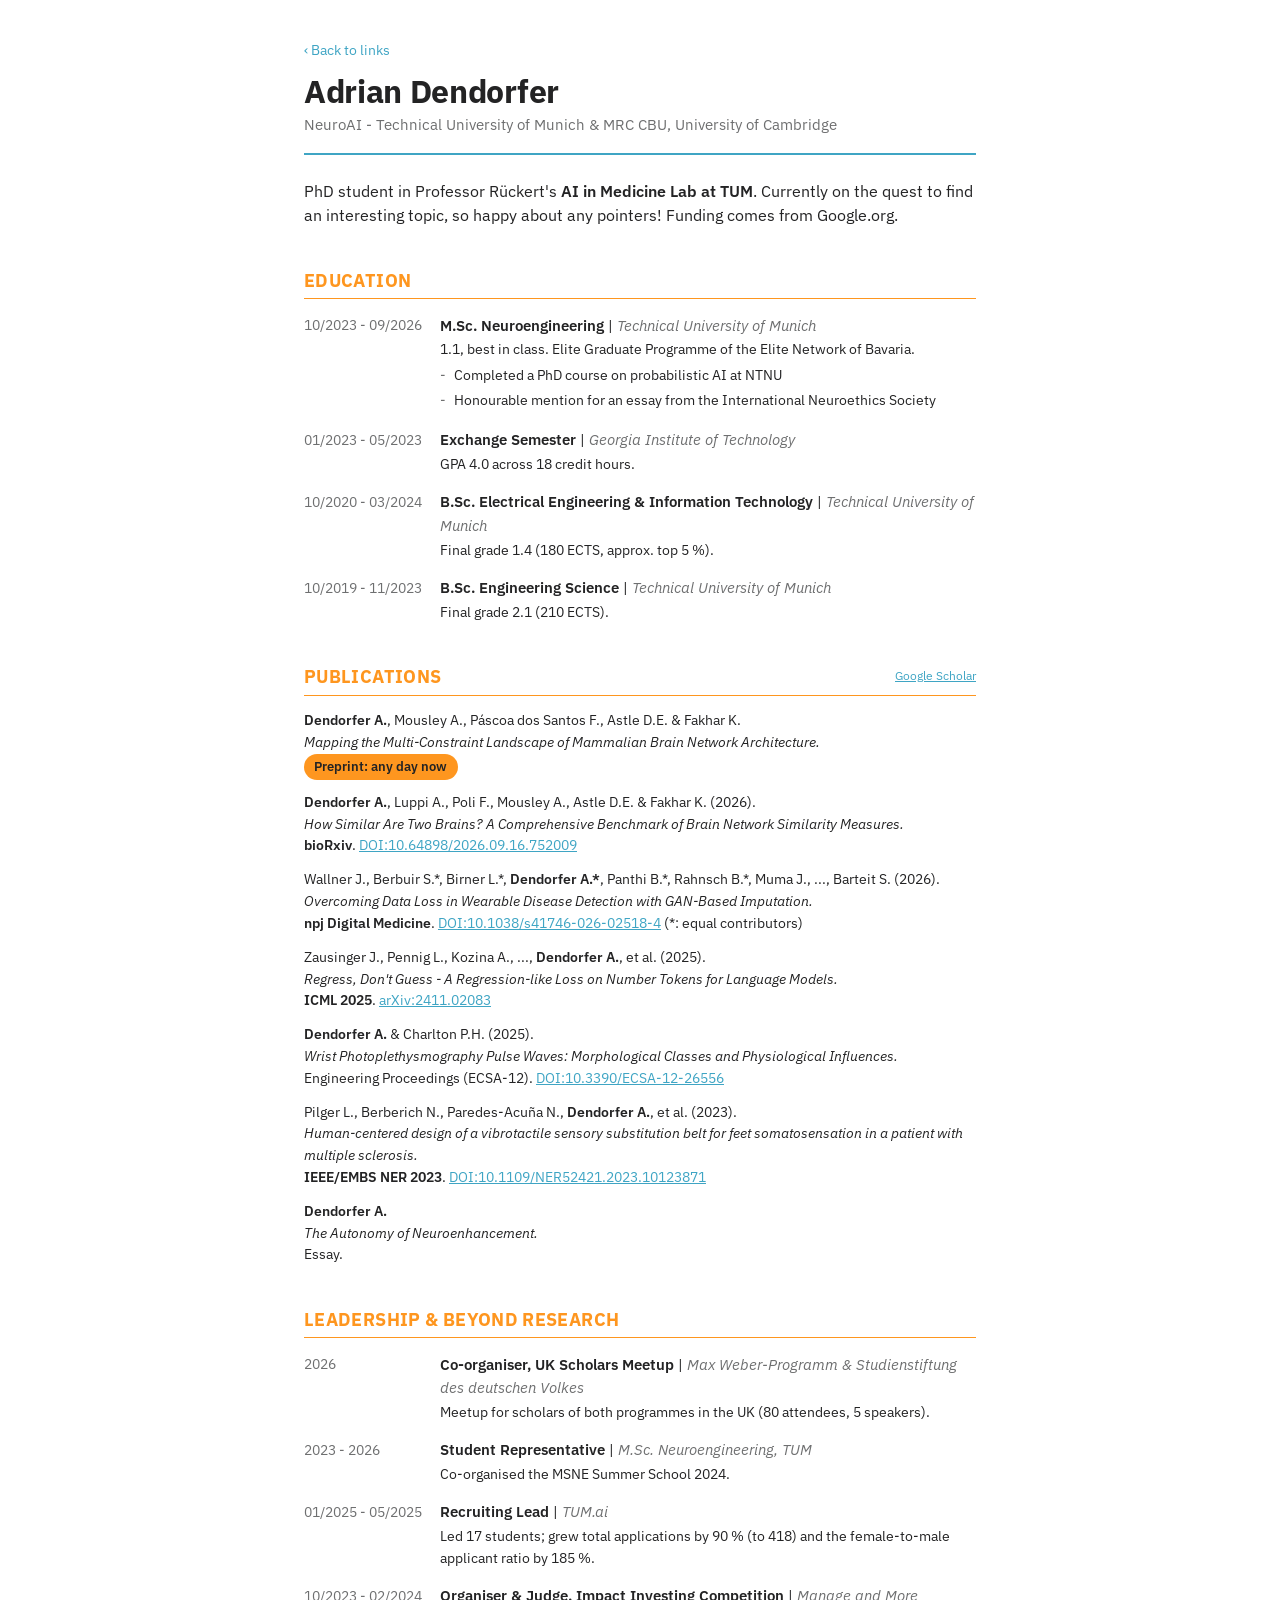
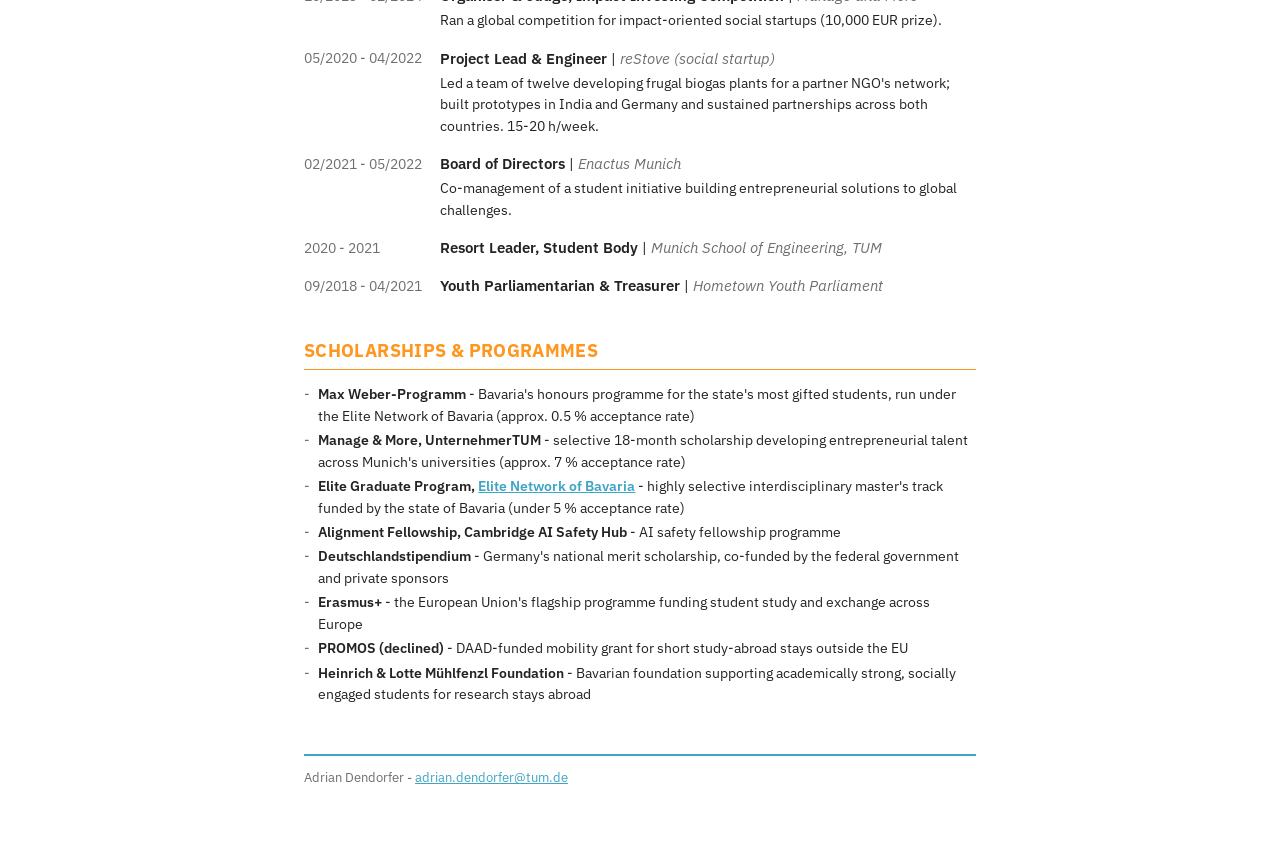
==== commit 41f0ccbb: "Move organising roles to Beyond Research Co-Authored-By: Claude Opus 5.5 <noreply@anthropic.com>" ====
--- a/cv.html
+++ b/cv.html
@@ -39,13 +39,8 @@
       <!-- Thesis hosted at the University of Cambridge. -->
     </p>
     <ul>
-      <li>Student representative; co-organised the MSNE Summer School 2024</li>
-      <li>Co-organised a UK meetup for scholars of the Max Weber-Programm and the Studienstiftung des deutschen Volkes (80 attendees, 5 speakers)</li>
       <li>Completed a PhD course on probabilistic AI at NTNU</li>
       <li>Honourable mention for an essay from the International Neuroethics Society</li>
-      <li>Completed the Cambridge AI Safety Hub Alignment Fellowship 
-        <!-- (2025) -->
-      </li>
     </ul>
   </div></div>
 
@@ -61,7 +56,7 @@
 
   <div class="entry"><div class="date">10/2019 - 11/2023</div><div>
     <div class="head"><b>B.Sc. Engineering Science</b> | <i>Technical University of Munich</i></div>
-    <p class="desc">Final grade 2.1 (210 ECTS). Resort leader in the student body of the Munich School of Engineering.</p>
+    <p class="desc">Final grade 2.1 (210 ECTS).</p>
   </div></div>
 
   <!-- <h2>Research Experience</h2>
@@ -146,6 +141,16 @@
 
   <h2>Leadership &amp; Beyond Research</h2>
 
+  <div class="entry"><div class="date">2026</div><div>
+    <div class="head"><b>Co-organiser, UK Scholars Meetup</b> | <i>Max Weber-Programm &amp; Studienstiftung des deutschen Volkes</i></div>
+    <p class="desc">Meetup for scholars of both programmes in the UK (80 attendees, 5 speakers).</p>
+  </div></div>
+
+  <div class="entry"><div class="date">2023 - 2026</div><div>
+    <div class="head"><b>Student Representative</b> | <i>M.Sc. Neuroengineering, TUM</i></div>
+    <p class="desc">Co-organised the MSNE Summer School 2024.</p>
+  </div></div>
+
   <div class="entry"><div class="date">01/2025 - 05/2025</div><div>
     <div class="head"><b>Recruiting Lead</b> | <i>TUM.ai</i></div>
     <p class="desc">Led 17 students; grew total applications by 90 % (to 418) and the female-to-male applicant ratio by 185 %.</p>
@@ -166,6 +171,10 @@
     <p class="desc">Co-management of a student initiative building entrepreneurial solutions to global challenges.</p>
   </div></div>
 
+  <div class="entry"><div class="date">2020 - 2021</div><div>
+    <div class="head"><b>Resort Leader, Student Body</b> | <i>Munich School of Engineering, TUM</i></div>
+  </div></div>
+
   <div class="entry"><div class="date">09/2018 - 04/2021</div><div>
     <div class="head"><b>Youth Parliamentarian &amp; Treasurer</b> | <i>Hometown Youth Parliament</i></div>
   </div></div>
@@ -175,6 +184,7 @@
     <li><b>Max Weber-Programm</b> - Bavaria's honours programme for the state's most gifted students, run under the Elite Network of Bavaria (approx. 0.5 % acceptance rate)</li>
     <li><b>Manage &amp; More, UnternehmerTUM</b> - selective 18-month scholarship developing entrepreneurial talent across Munich's universities (approx. 7 % acceptance rate)</li>
     <li><b>Elite Graduate Program, <a href="https://www.elitenetzwerk.bayern.de/en/home">Elite Network of Bavaria</a></b> - highly selective interdisciplinary master's track funded by the state of Bavaria (under 5 % acceptance rate)</li>
+    <li><b>Alignment Fellowship, Cambridge AI Safety Hub</b> - AI safety fellowship programme</li>
     <li><b>Deutschlandstipendium</b> - Germany's national merit scholarship, co-funded by the federal government and private sponsors</li>
     <li><b>Erasmus+</b> - the European Union's flagship programme funding student study and exchange across Europe</li>
     <li><b>PROMOS (declined)</b> - DAAD-funded mobility grant for short study-abroad stays outside the EU</li>
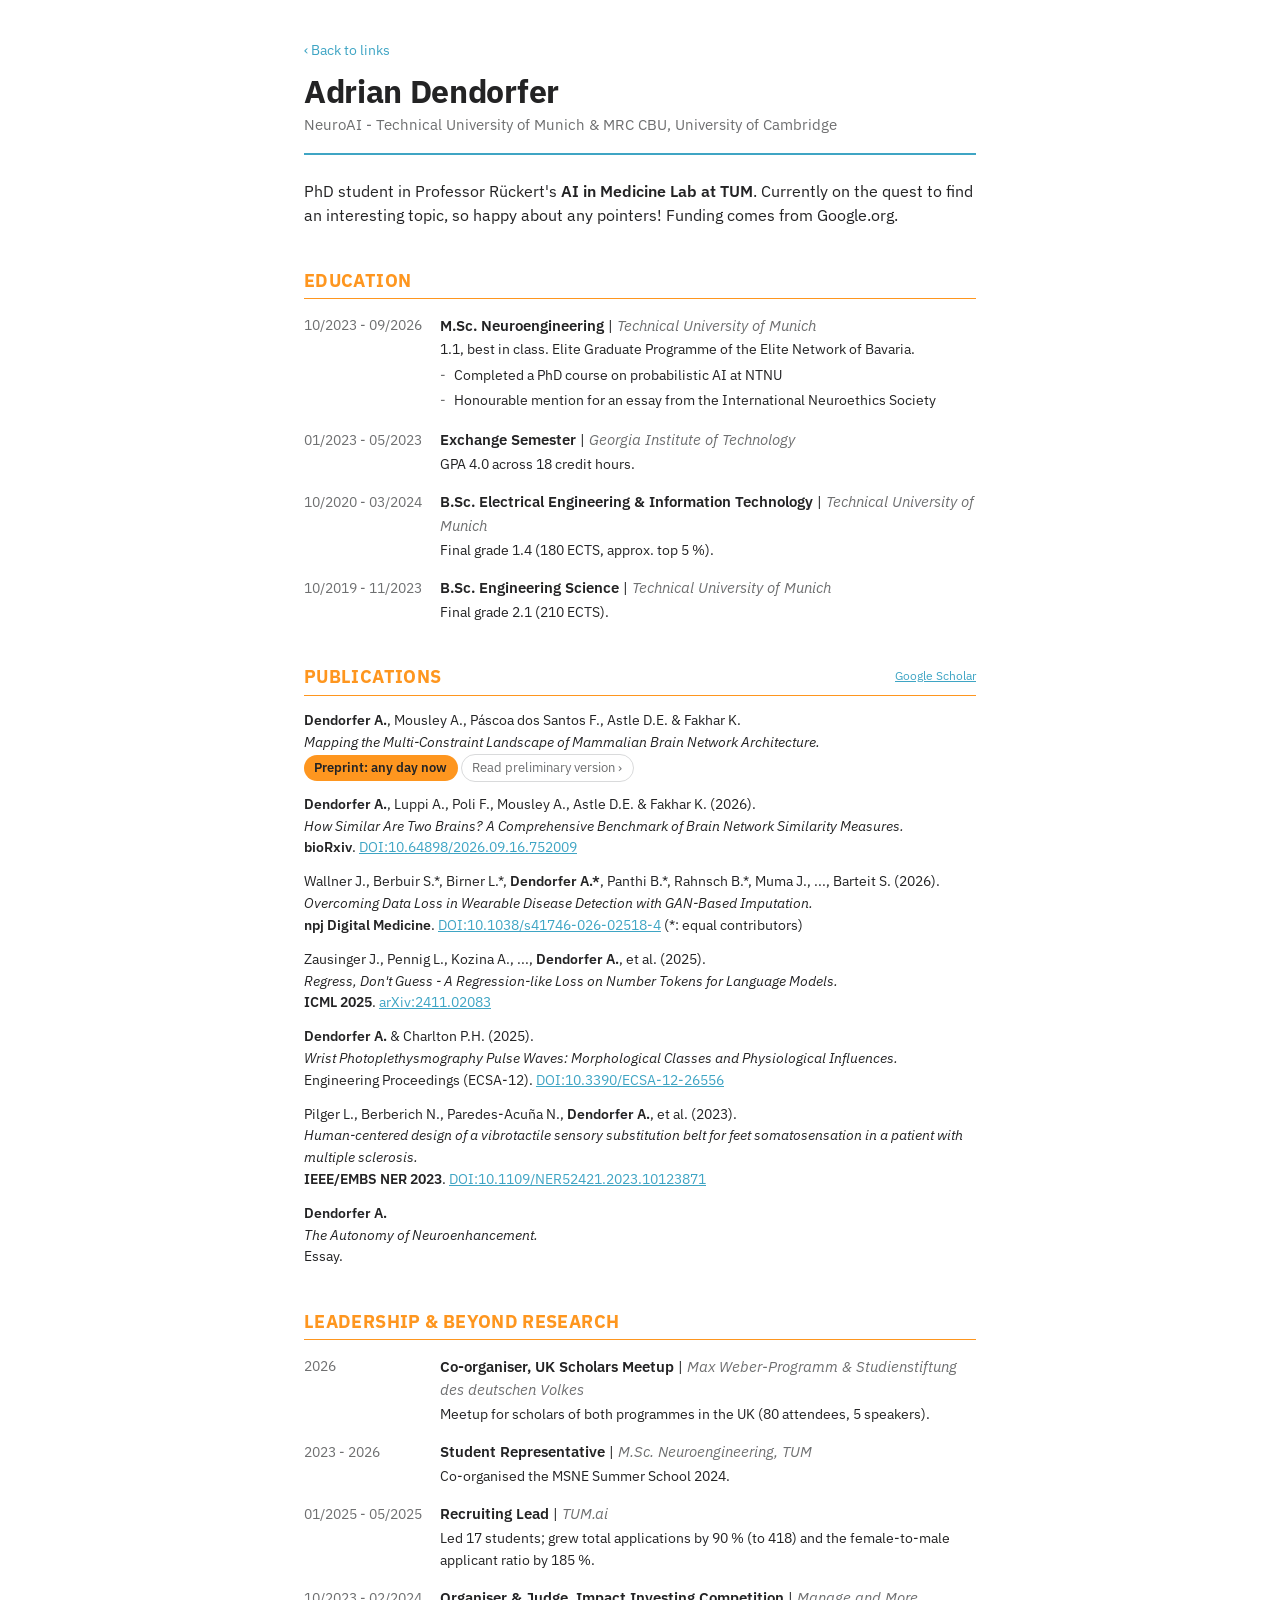
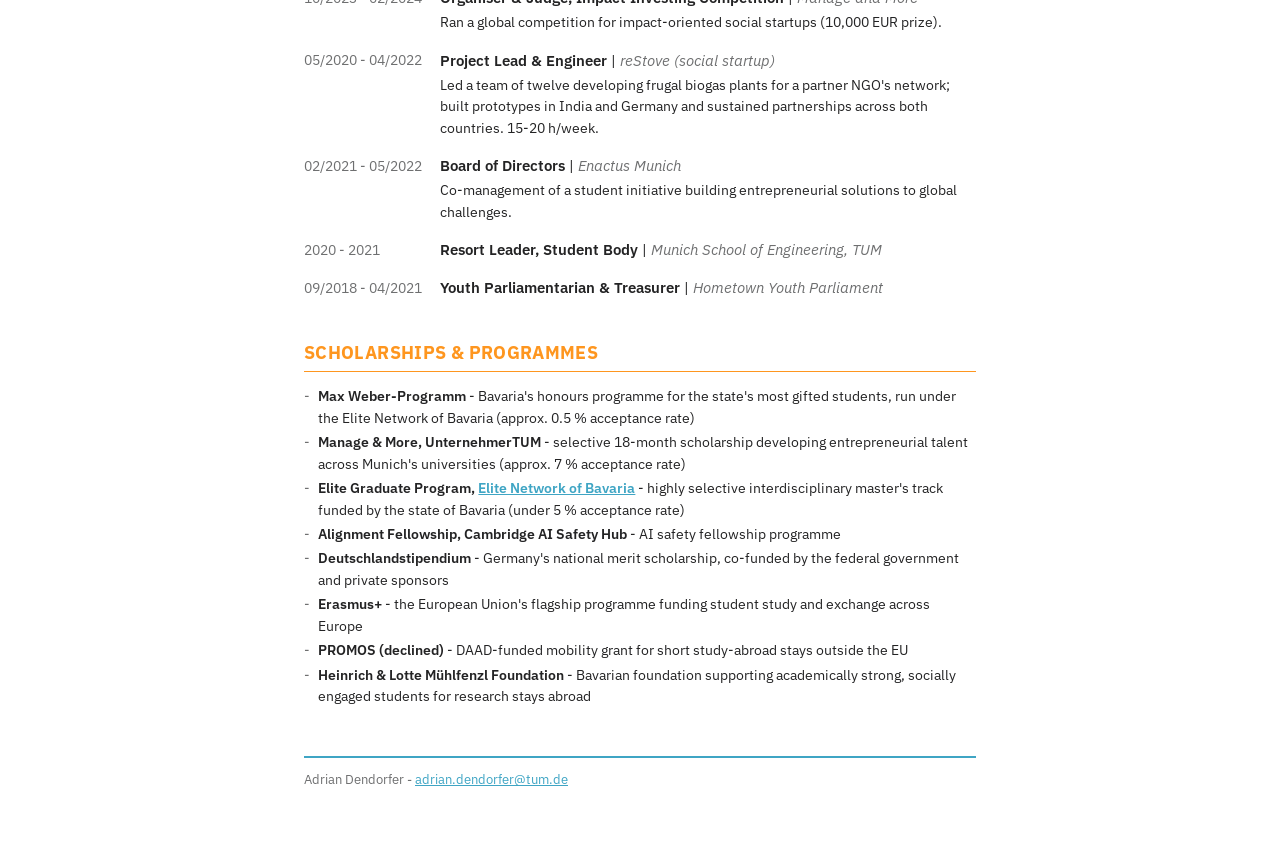
==== commit 267b9a0e: "Link preliminary version of mapping paper Co-Authored-By: Claude Opus 5.5 <noreply@anthropic.com>" ====
--- a/cv.html
+++ b/cv.html
@@ -102,6 +102,7 @@
     <b>Dendorfer A.</b>, Mousley A., Páscoa dos Santos F., Astle D.E. &amp; Fakhar K.
     <i>Mapping the Multi-Constraint Landscape of Mammalian Brain Network Architecture.</i>
     <span class="chip">Preprint: any day now</span>
+    <a class="chip soft" href="https://drive.google.com/file/d/15Whc3vKWXhb7RQGSipe3kmXSKr7-3vM-/view?usp=sharing">Read preliminary version &rsaquo;</a>
   </div>
   <div class="pub">
     <b>Dendorfer A.</b>, Luppi A., Poli F., Mousley A., Astle D.E. &amp; Fakhar K. (2026).
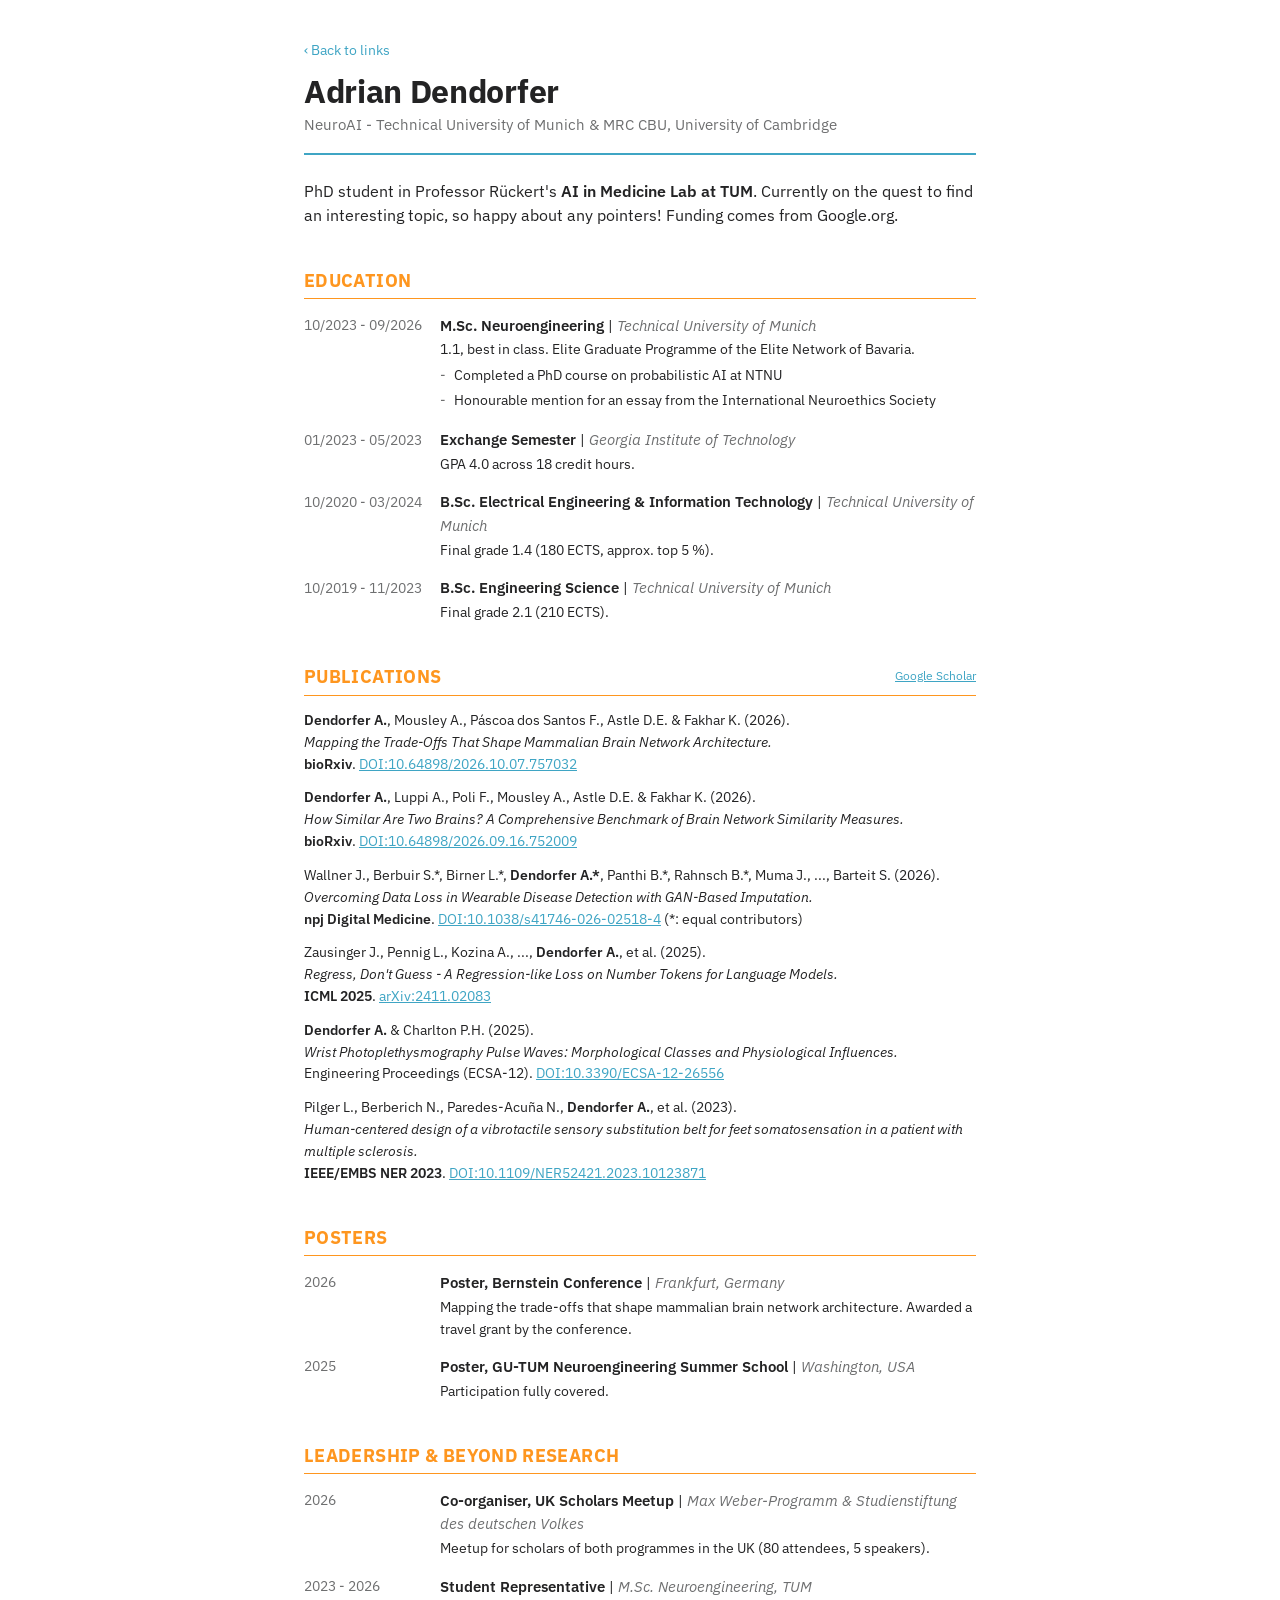
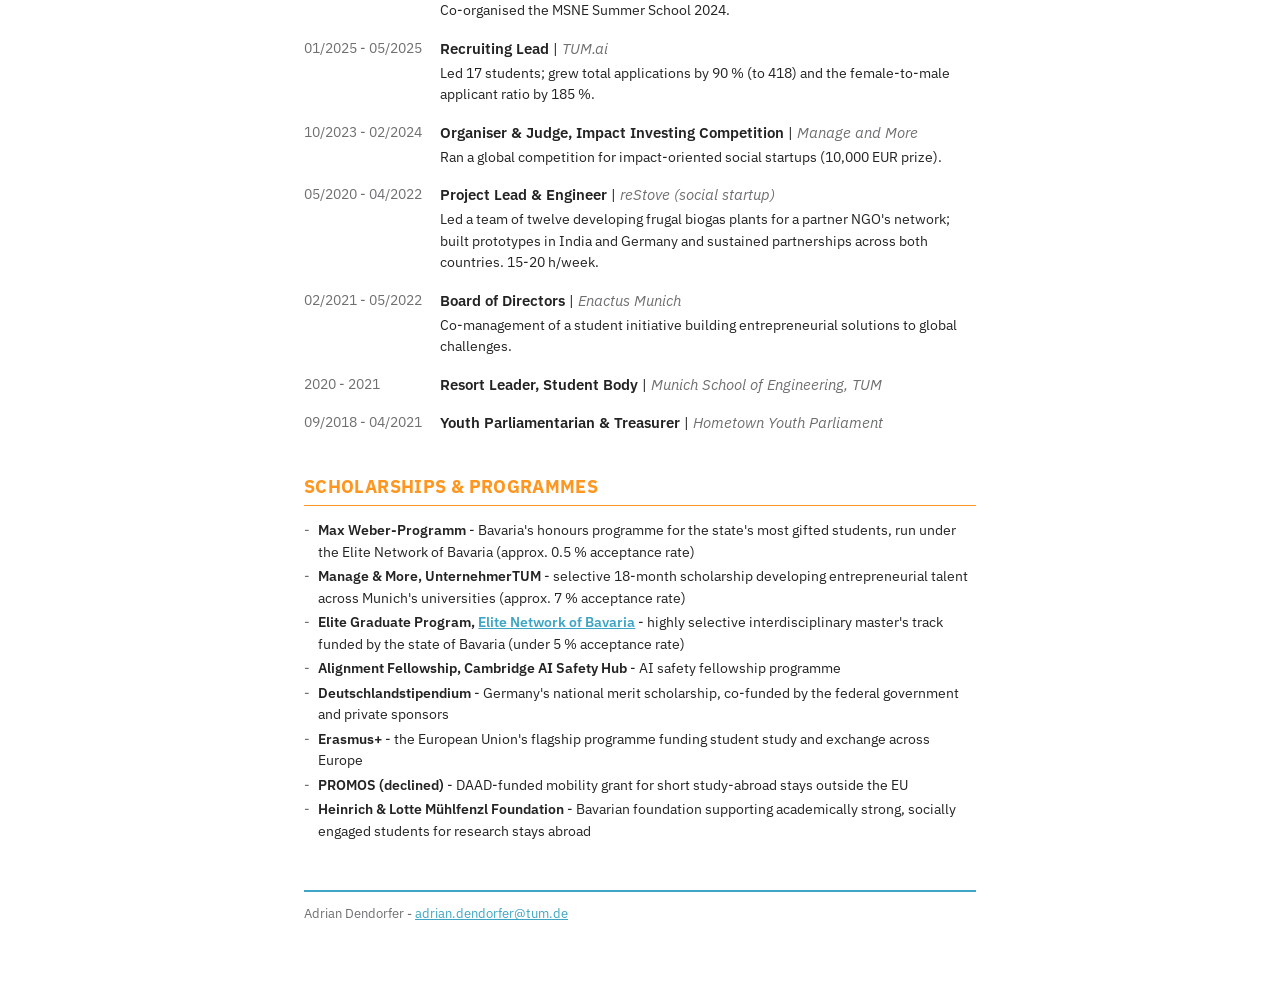
==== commit b8d77944: "Added bernstein grant, mapping paper" ====
--- a/cv.html
+++ b/cv.html
@@ -26,9 +26,9 @@
 <!-- 
   <div class="entry"><div class="date">2025 - present</div><div>
     <div class="head"><b>Master's Thesis</b> | <i>MRC Cognition and Brain Sciences Unit, University of Cambridge</i></div>
-    <p class="desc">Thesis <i>Mapping the Multi-Constraint Landscape of Mammalian Brain Network Architecture</i> - modelling the competing constraints that shape brain-network wiring across mammalian species. Supervisors: Dr. Kayson Fakhar, Prof. Dr. Duncan Astle, Prof. Dr. Daniel Rückert.</p>
+    <p class="desc">Thesis <i>Mapping the Trade-Offs That Shape Mammalian Brain Network Architecture</i> - modelling the competing constraints that shape brain-network wiring across mammalian species. Supervisors: Dr. Kayson Fakhar, Prof. Dr. Duncan Astle, Prof. Dr. Daniel Rückert.</p>
     <ul>
-      <li>Two first-author papers: the multi-constraint landscape (<span class="result">preprint any day now</span>) and a benchmark of brain network similarity measures (<a href="https://www.biorxiv.org/content/10.64898/2026.09.16.752009v1">bioRxiv</a>)</li> 
+      <li>Two first-author papers: the trade-offs that shape brain network architecture (<a href="https://www.biorxiv.org/content/10.64898/2026.10.07.757032v1">bioRxiv</a>) and a benchmark of brain network similarity measures (<a href="https://www.biorxiv.org/content/10.64898/2026.09.16.752009v1">bioRxiv</a>)</li> 
       <li>Co-organised a UK meetup for scholars of the Max Weber-Programm and the Studienstiftung des deutschen Volkes (80 attendees, 5 speakers)</li>
     </ul>
   </div></div> -->
@@ -99,10 +99,9 @@
   <h2>Publications <a class="side" href="https://scholar.google.com/citations?user=Flm5HnwAAAAJ&amp;hl=en">Google Scholar</a></h2>
 
   <div class="pub">
-    <b>Dendorfer A.</b>, Mousley A., Páscoa dos Santos F., Astle D.E. &amp; Fakhar K.
-    <i>Mapping the Multi-Constraint Landscape of Mammalian Brain Network Architecture.</i>
-    <span class="chip">Preprint: any day now</span>
-    <a class="chip soft" href="https://drive.google.com/file/d/15Whc3vKWXhb7RQGSipe3kmXSKr7-3vM-/view?usp=sharing">Read preliminary version &rsaquo;</a>
+    <b>Dendorfer A.</b>, Mousley A., Páscoa dos Santos F., Astle D.E. &amp; Fakhar K. (2026).
+    <i>Mapping the Trade-Offs That Shape Mammalian Brain Network Architecture.</i>
+    <b>bioRxiv</b>. <a href="https://www.biorxiv.org/content/10.64898/2026.10.07.757032v1">DOI:10.64898/2026.10.07.757032</a>
   </div>
   <div class="pub">
     <b>Dendorfer A.</b>, Luppi A., Poli F., Mousley A., Astle D.E. &amp; Fakhar K. (2026).
@@ -134,11 +133,23 @@
     <i>A weighted generative model of the human connectome.</i>
     Manuscript submitted.
   </div> -->
-  <div class="pub">
+  <!-- <div class="pub">
     <b>Dendorfer A.</b>
     <i>The Autonomy of Neuroenhancement.</i>
     Essay.
-  </div>
+  </div> -->
+
+  <h2>Posters</h2>
+
+  <div class="entry"><div class="date">2026</div><div>
+    <div class="head"><b>Poster, Bernstein Conference</b> | <i>Frankfurt, Germany</i></div>
+    <p class="desc">Mapping the trade-offs that shape mammalian brain network architecture. Awarded a travel grant by the conference.</p>
+  </div></div>
+
+  <div class="entry"><div class="date">2025</div><div>
+    <div class="head"><b>Poster, GU-TUM Neuroengineering Summer School</b> | <i>Washington, USA</i></div>
+    <p class="desc">Participation fully covered.</p>
+  </div></div>
 
   <h2>Leadership &amp; Beyond Research</h2>
 
@@ -189,6 +200,7 @@
     <li><b>Deutschlandstipendium</b> - Germany's national merit scholarship, co-funded by the federal government and private sponsors</li>
     <li><b>Erasmus+</b> - the European Union's flagship programme funding student study and exchange across Europe</li>
     <li><b>PROMOS (declined)</b> - DAAD-funded mobility grant for short study-abroad stays outside the EU</li>
+    <!-- <li><b>Bernstein Conference Travel Grant</b> - travel grant from the Bernstein Network for the 2026 conference</li> -->
     <li><b>Heinrich &amp; Lotte Mühlfenzl Foundation</b> - Bavarian foundation supporting academically strong, socially engaged students for research stays abroad</li>
   </ul>
 
